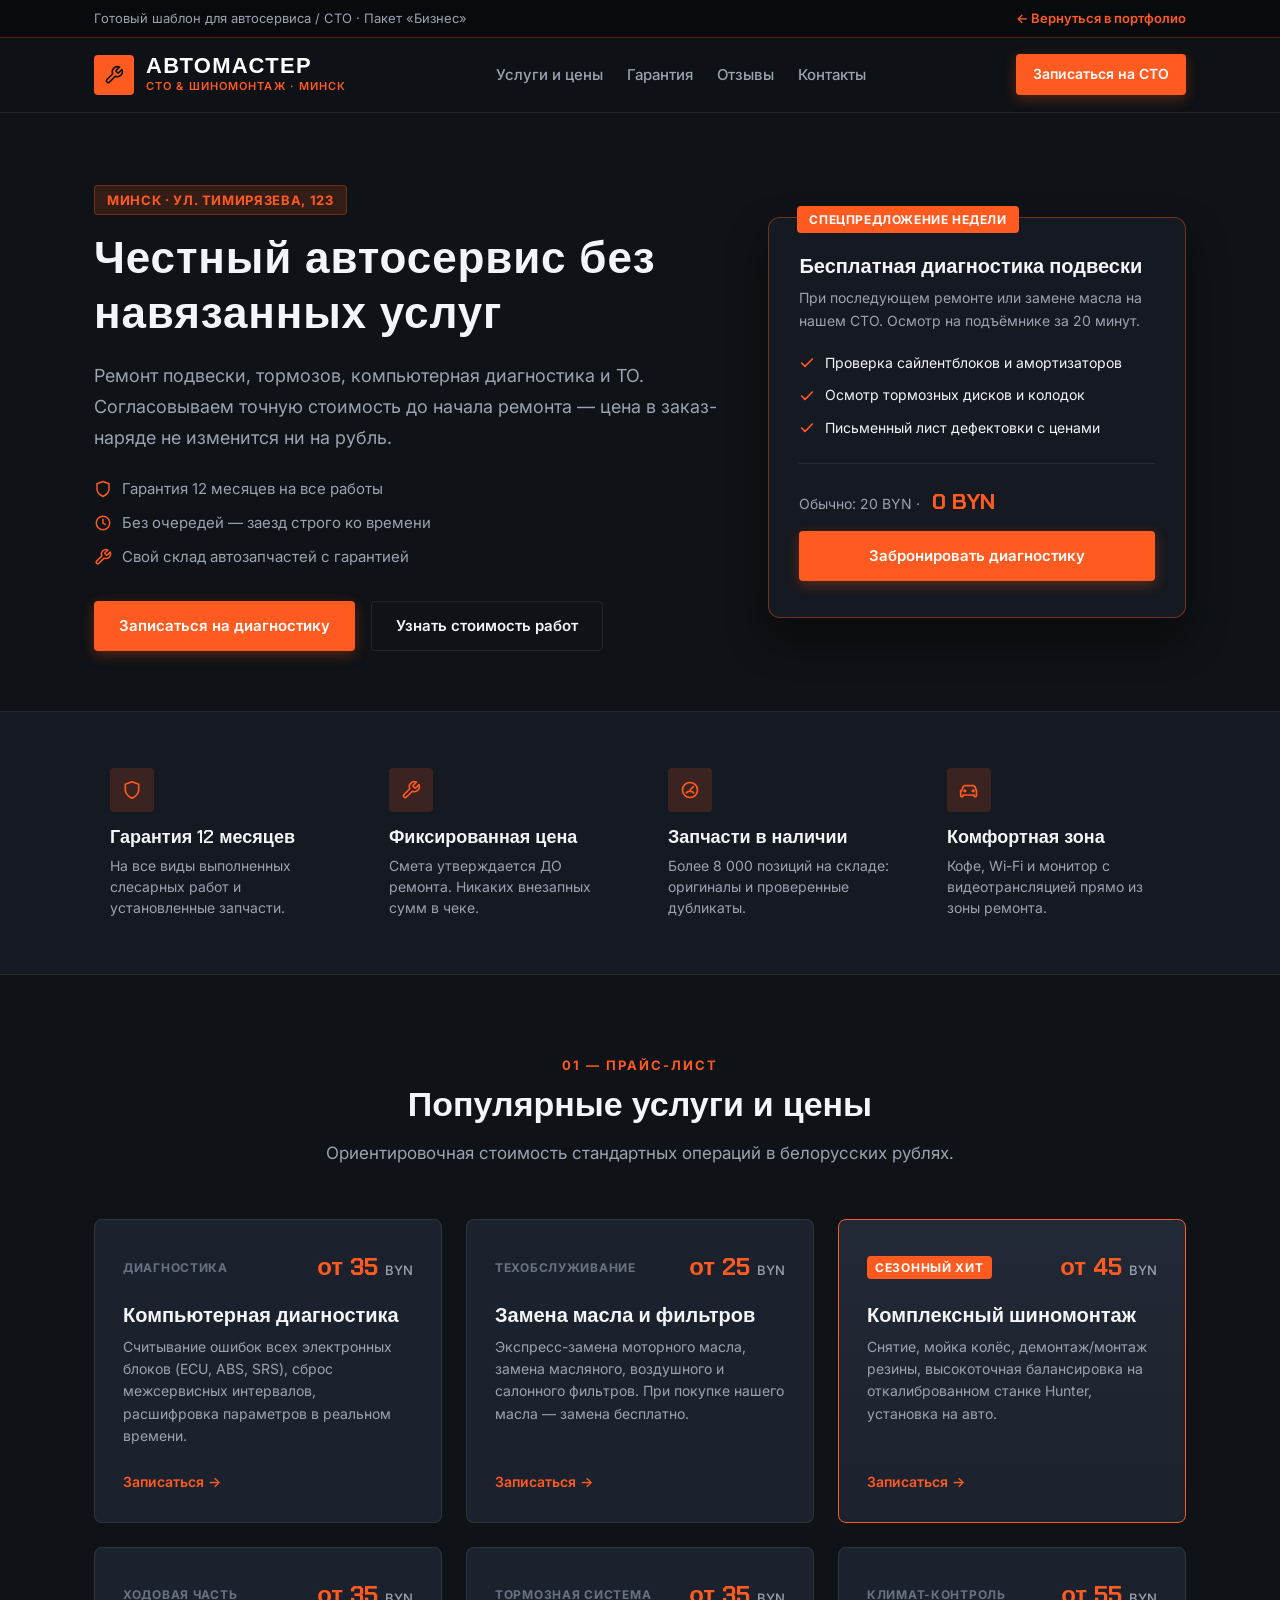
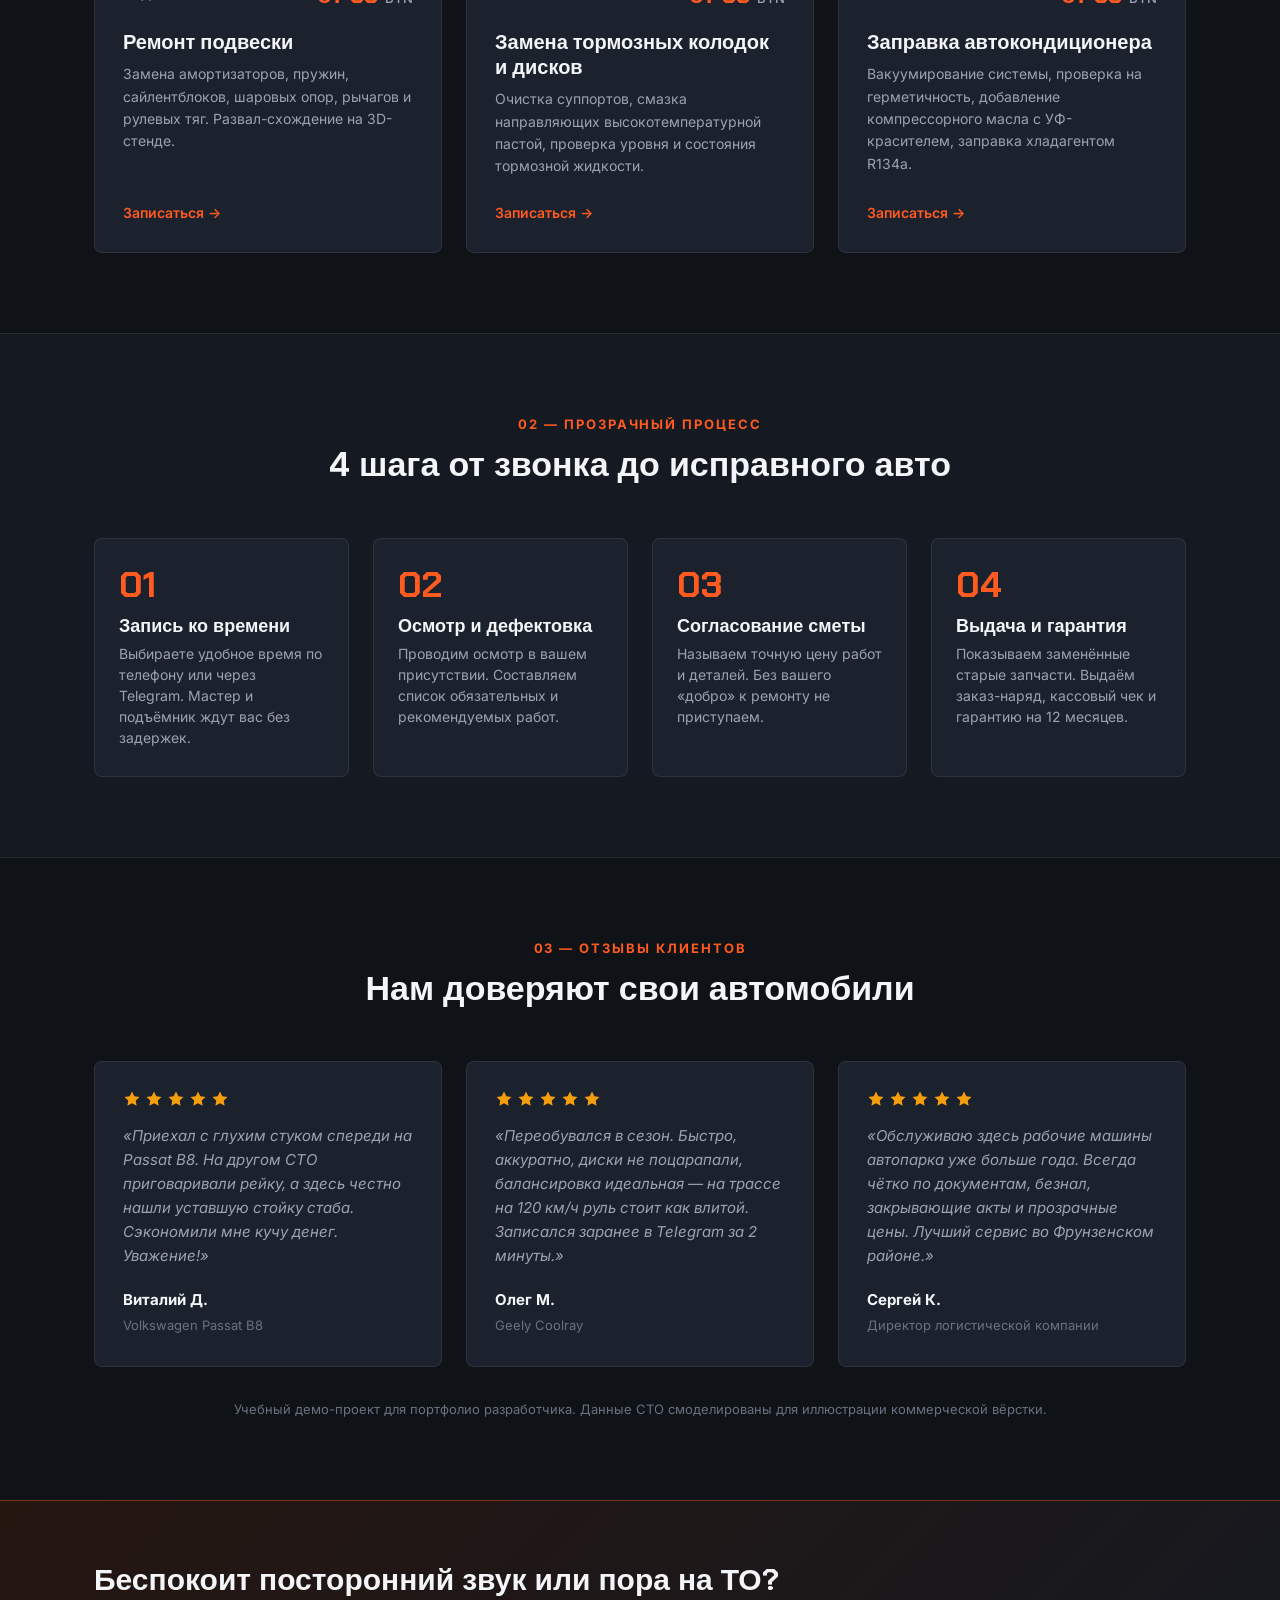
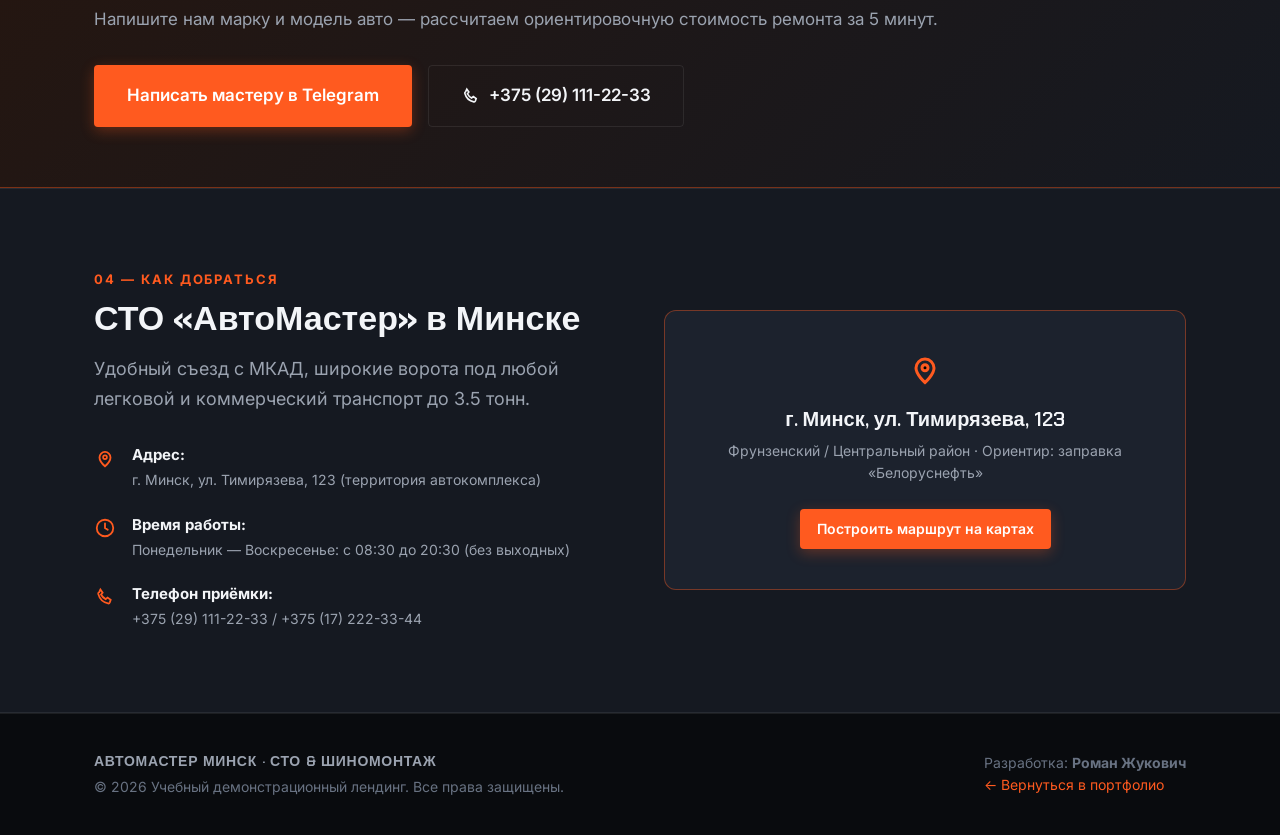
==== demo/auto/index.html @ 0c167d6f "Добавлены 3 шаблона под ниши (барбершоп, СТО, репетитор) и коммерческие пакеты" ====
<!DOCTYPE html>
<html lang="ru">
<head>
<meta charset="utf-8">
<meta name="viewport" content="width=device-width, initial-scale=1">
<title>Автосервис «АвтоМастер Минск» — ремонт авто, диагностика, шиномонтаж</title>
<meta name="description" content="Демо-сайт автосервиса в Минске: ремонт подвески, компьютерная диагностика, шиномонтаж, ТО. Гарантия 12 месяцев, прозрачные цены, запись за 1 минуту.">
<link rel="icon" href="favicon.svg" type="image/svg+xml">
<link rel="preconnect" href="https://fonts.googleapis.com">
<link rel="preconnect" href="https://fonts.gstatic.com" crossorigin>
<link rel="stylesheet" href="https://fonts.googleapis.com/css2?family=Chakra+Petch:wght@600;700&family=Inter:wght@400;500;600;700&display=swap">
<link rel="stylesheet" href="style.css">
</head>
<body>

<!-- SVG-иконки без внешних зависимостей -->
<svg width="0" height="0" style="position:absolute" aria-hidden="true" focusable="false">
  <symbol id="i-wrench" viewBox="0 0 24 24"><path d="M14.7 6.3a1 1 0 0 0 0 1.4l1.6 1.6a1 1 0 0 0 1.4 0l3.77-3.77a6 6 0 0 1-7.94 7.94l-6.91 6.91a2.12 2.12 0 0 1-3-3l6.91-6.91a6 6 0 0 1 7.94-7.94l-3.76 3.76z" fill="none" stroke="currentColor" stroke-width="2" stroke-linecap="round" stroke-linejoin="round"/></symbol>
  <symbol id="i-shield" viewBox="0 0 24 24"><path d="M12 22s8-4 8-10V5l-8-3-8 3v7c0 6 8 10 8 10z" fill="none" stroke="currentColor" stroke-width="2" stroke-linecap="round" stroke-linejoin="round"/></symbol>
  <symbol id="i-gauge" viewBox="0 0 24 24"><circle cx="12" cy="12" r="9" fill="none" stroke="currentColor" stroke-width="2"/><path d="M12 12l4-4" stroke="currentColor" stroke-width="2" stroke-linecap="round"/><path d="M7 16a6 6 0 0 1 10 0" fill="none" stroke="currentColor" stroke-width="2"/></symbol>
  <symbol id="i-car" viewBox="0 0 24 24"><path d="M3 13l2-5a2 2 0 0 1 1.8-1.3h10.4A2 2 0 0 1 19 8l2 5v6a1 1 0 0 1-1 1h-1a1 1 0 0 1-1-1v-1H5v1a1 1 0 0 1-1 1H3a1 1 0 0 1-1-1v-6z" fill="none" stroke="currentColor" stroke-width="2"/><circle cx="7" cy="13" r="2" fill="currentColor"/><circle cx="17" cy="13" r="2" fill="currentColor"/></symbol>
  <symbol id="i-clock" viewBox="0 0 24 24"><circle cx="12" cy="12" r="9" fill="none" stroke="currentColor" stroke-width="2"/><path d="M12 7v5l3 2" stroke="currentColor" stroke-width="2" stroke-linecap="round"/></symbol>
  <symbol id="i-pin" viewBox="0 0 24 24"><path d="M12 21s6-5.2 6-9.6A6 6 0 0 0 6 11.4C6 15.8 12 21 12 21z" fill="none" stroke="currentColor" stroke-width="2"/><circle cx="12" cy="11.2" r="2" stroke="currentColor" stroke-width="2"/></symbol>
  <symbol id="i-phone" viewBox="0 0 24 24"><path d="M7 3.8l2.4 3.4-1.7 2.1a11 11 0 0 0 5 5l2.1-1.7 3.4 2.4-1 3a1.6 1.6 0 0 1-1.8 1C9.4 17.8 6.2 14.6 4.6 8.6a1.6 1.6 0 0 1 1-1.8z" fill="none" stroke="currentColor" stroke-width="2"/></symbol>
  <symbol id="i-check" viewBox="0 0 24 24"><path d="M20 6L9 17l-5-5" fill="none" stroke="currentColor" stroke-width="2.5" stroke-linecap="round" stroke-linejoin="round"/></symbol>
  <symbol id="i-star" viewBox="0 0 24 24"><path d="M12 2l3.09 6.26L22 9.27l-5 4.87 1.18 6.88L12 17.77l-6.18 3.25L7 14.14 2 9.27l6.91-1.01L12 2z" fill="currentColor"/></symbol>
</svg>

<!-- Демо-полоска портфолио -->
<div class="demo-strip">
  <div class="container strip-inner">
    <span>Готовый шаблон для автосервиса / СТО · Пакет «Бизнес»</span>
    <a href="../../index.html">← Вернуться в портфолио</a>
  </div>
</div>

<!-- ================= ШАПКА ================= -->
<header class="site-header">
  <div class="container header-inner">
    <a class="logo" href="index.html">
      <div class="logo-icon"><svg class="icon"><use href="#i-wrench"></use></svg></div>
      <div class="logo-text">
        <span class="logo-brand">АВТОМАСТЕР</span>
        <span class="logo-city">СТО & ШИНОМОНТАЖ · МИНСК</span>
      </div>
    </a>

    <nav class="nav" aria-label="Разделы">
      <a href="#services">Услуги и цены</a>
      <a href="#guarantee">Гарантия</a>
      <a href="#reviews">Отзывы</a>
      <a href="#contacts">Контакты</a>
    </nav>

    <div class="header-call">
      <a class="btn btn-primary btn-small" href="https://t.me/Zhukovich_R" target="_blank" rel="noopener">Записаться на СТО</a>
    </div>
  </div>
</header>

<main>

  <!-- ================= ГЛАВНЫЙ ЭКРАН ================= -->
  <section class="hero">
    <div class="container hero-inner">
      <div class="hero-text">
        <div class="badge-tech">Минск · ул. Тимирязева, 123</div>
        <h1>Честный автосервис без навязанных услуг</h1>
        <p class="lead">
          Ремонт подвески, тормозов, компьютерная диагностика и ТО. Согласовываем точную стоимость до начала ремонта — цена в заказ-наряде не изменится ни на рубль.
        </p>

        <ul class="hero-chips">
          <li><svg class="icon-chip"><use href="#i-shield"></use></svg> Гарантия 12 месяцев на все работы</li>
          <li><svg class="icon-chip"><use href="#i-clock"></use></svg> Без очередей — заезд строго ко времени</li>
          <li><svg class="icon-chip"><use href="#i-wrench"></use></svg> Свой склад автозапчастей с гарантией</li>
        </ul>

        <div class="hero-btns">
          <a class="btn btn-primary" href="https://t.me/Zhukovich_R" target="_blank" rel="noopener">Записаться на диагностику</a>
          <a class="btn btn-outline" href="#services">Узнать стоимость работ</a>
        </div>
      </div>

      <!-- Карточка быстрой записи на первом экране -->
      <div class="quick-form-card">
        <div class="form-badge">Спецпредложение недели</div>
        <h3>Бесплатная диагностика подвески</h3>
        <p class="form-desc">При последующем ремонте или замене масла на нашем СТО. Осмотр на подъёмнике за 20 минут.</p>
        
        <ul class="form-features">
          <li><svg class="icon-chk"><use href="#i-check"></use></svg> Проверка сайлентблоков и амортизаторов</li>
          <li><svg class="icon-chk"><use href="#i-check"></use></svg> Осмотр тормозных дисков и колодок</li>
          <li><svg class="icon-chk"><use href="#i-check"></use></svg> Письменный лист дефектовки с ценами</li>
        </ul>

        <div class="form-action">
          <div class="price-strike">Обычно: 20 BYN · <b>0 BYN</b></div>
          <a class="btn btn-primary btn-block" href="https://t.me/Zhukovich_R" target="_blank" rel="noopener">Забронировать диагностику</a>
        </div>
      </div>
    </div>
  </section>

  <!-- ================= 4 ПРЕИМУЩЕСТВА ================= -->
  <section class="strip-benefits">
    <div class="container benefits-grid">
      <div class="benefit-box">
        <div class="benefit-icon"><svg class="icon"><use href="#i-shield"></use></svg></div>
        <h4>Гарантия 12 месяцев</h4>
        <p>На все виды выполненных слесарных работ и установленные запчасти.</p>
      </div>

      <div class="benefit-box">
        <div class="benefit-icon"><svg class="icon"><use href="#i-wrench"></use></svg></div>
        <h4>Фиксированная цена</h4>
        <p>Смета утверждается ДО ремонта. Никаких внезапных сумм в чеке.</p>
      </div>

      <div class="benefit-box">
        <div class="benefit-icon"><svg class="icon"><use href="#i-gauge"></use></svg></div>
        <h4>Запчасти в наличии</h4>
        <p>Более 8 000 позиций на складе: оригиналы и проверенные дубликаты.</p>
      </div>

      <div class="benefit-box">
        <div class="benefit-icon"><svg class="icon"><use href="#i-car"></use></svg></div>
        <h4>Комфортная зона</h4>
        <p>Кофе, Wi-Fi и монитор с видеотрансляцией прямо из зоны ремонта.</p>
      </div>
    </div>
  </section>

  <!-- ================= УСЛУГИ И ЦЕНЫ ================= -->
  <section id="services" class="section">
    <div class="container">
      <div class="sec-head">
        <p class="sec-sub">01 — Прайс-лист</p>
        <h2>Популярные услуги и цены</h2>
        <p class="sec-lead">Ориентировочная стоимость стандартных операций в белорусских рублях.</p>
      </div>

      <div class="service-grid">
        <div class="service-card">
          <div class="srv-top">
            <span class="srv-category">Диагностика</span>
            <span class="srv-price">от 35 <small>BYN</small></span>
          </div>
          <h3>Компьютерная диагностика</h3>
          <p>Считывание ошибок всех электронных блоков (ECU, ABS, SRS), сброс межсервисных интервалов, расшифровка параметров в реальном времени.</p>
          <a class="srv-link" href="https://t.me/Zhukovich_R" target="_blank" rel="noopener">Записаться →</a>
        </div>

        <div class="service-card">
          <div class="srv-top">
            <span class="srv-category">Техобслуживание</span>
            <span class="srv-price">от 25 <small>BYN</small></span>
          </div>
          <h3>Замена масла и фильтров</h3>
          <p>Экспресс-замена моторного масла, замена масляного, воздушного и салонного фильтров. При покупке нашего масла — замена бесплатно.</p>
          <a class="srv-link" href="https://t.me/Zhukovich_R" target="_blank" rel="noopener">Записаться →</a>
        </div>

        <div class="service-card highlight">
          <div class="srv-top">
            <span class="srv-category badge-pop">Сезонный хит</span>
            <span class="srv-price">от 45 <small>BYN</small></span>
          </div>
          <h3>Комплексный шиномонтаж</h3>
          <p>Снятие, мойка колёс, демонтаж/монтаж резины, высокоточная балансировка на откалиброванном станке Hunter, установка на авто.</p>
          <a class="srv-link" href="https://t.me/Zhukovich_R" target="_blank" rel="noopener">Записаться →</a>
        </div>

        <div class="service-card">
          <div class="srv-top">
            <span class="srv-category">Ходовая часть</span>
            <span class="srv-price">от 35 <small>BYN</small></span>
          </div>
          <h3>Ремонт подвески</h3>
          <p>Замена амортизаторов, пружин, сайлентблоков, шаровых опор, рычагов и рулевых тяг. Развал-схождение на 3D-стенде.</p>
          <a class="srv-link" href="https://t.me/Zhukovich_R" target="_blank" rel="noopener">Записаться →</a>
        </div>

        <div class="service-card">
          <div class="srv-top">
            <span class="srv-category">Тормозная система</span>
            <span class="srv-price">от 35 <small>BYN</small></span>
          </div>
          <h3>Замена тормозных колодок и дисков</h3>
          <p>Очистка суппортов, смазка направляющих высокотемпературной пастой, проверка уровня и состояния тормозной жидкости.</p>
          <a class="srv-link" href="https://t.me/Zhukovich_R" target="_blank" rel="noopener">Записаться →</a>
        </div>

        <div class="service-card">
          <div class="srv-top">
            <span class="srv-category">Климат-контроль</span>
            <span class="srv-price">от 55 <small>BYN</small></span>
          </div>
          <h3>Заправка автокондиционера</h3>
          <p>Вакуумирование системы, проверка на герметичность, добавление компрессорного масла с УФ-красителем, заправка хладагентом R134a.</p>
          <a class="srv-link" href="https://t.me/Zhukovich_R" target="_blank" rel="noopener">Записаться →</a>
        </div>
      </div>
    </div>
  </section>

  <!-- ================= КАК МЫ РАБОТАЕМ ================= -->
  <section id="guarantee" class="section section-alt">
    <div class="container">
      <div class="sec-head">
        <p class="sec-sub">02 — Прозрачный процесс</p>
        <h2>4 шага от звонка до исправного авто</h2>
      </div>

      <div class="steps-row">
        <div class="step-card">
          <span class="step-num">01</span>
          <h4>Запись ко времени</h4>
          <p>Выбираете удобное время по телефону или через Telegram. Мастер и подъёмник ждут вас без задержек.</p>
        </div>

        <div class="step-card">
          <span class="step-num">02</span>
          <h4>Осмотр и дефектовка</h4>
          <p>Проводим осмотр в вашем присутствии. Составляем список обязательных и рекомендуемых работ.</p>
        </div>

        <div class="step-card">
          <span class="step-num">03</span>
          <h4>Согласование сметы</h4>
          <p>Называем точную цену работ и деталей. Без вашего «добро» к ремонту не приступаем.</p>
        </div>

        <div class="step-card">
          <span class="step-num">04</span>
          <h4>Выдача и гарантия</h4>
          <p>Показываем заменённые старые запчасти. Выдаём заказ-наряд, кассовый чек и гарантию на 12 месяцев.</p>
        </div>
      </div>
    </div>
  </section>

  <!-- ================= ОТЗЫВЫ ================= -->
  <section id="reviews" class="section">
    <div class="container">
      <div class="sec-head">
        <p class="sec-sub">03 — Отзывы клиентов</p>
        <h2>Нам доверяют свои автомобили</h2>
      </div>

      <div class="reviews-row">
        <div class="rev-card">
          <div class="rev-stars">
            <svg class="icon-star"><use href="#i-star"></use></svg>
            <svg class="icon-star"><use href="#i-star"></use></svg>
            <svg class="icon-star"><use href="#i-star"></use></svg>
            <svg class="icon-star"><use href="#i-star"></use></svg>
            <svg class="icon-star"><use href="#i-star"></use></svg>
          </div>
          <p>«Приехал с глухим стуком спереди на Passat B8. На другом СТО приговаривали рейку, а здесь честно нашли уставшую стойку стаба. Сэкономили мне кучу денег. Уважение!»</p>
          <div class="rev-author"><b>Виталий Д.</b><span>Volkswagen Passat B8</span></div>
        </div>

        <div class="rev-card">
          <div class="rev-stars">
            <svg class="icon-star"><use href="#i-star"></use></svg>
            <svg class="icon-star"><use href="#i-star"></use></svg>
            <svg class="icon-star"><use href="#i-star"></use></svg>
            <svg class="icon-star"><use href="#i-star"></use></svg>
            <svg class="icon-star"><use href="#i-star"></use></svg>
          </div>
          <p>«Переобувался в сезон. Быстро, аккуратно, диски не поцарапали, балансировка идеальная — на трассе на 120 км/ч руль стоит как влитой. Записался заранее в Telegram за 2 минуты.»</p>
          <div class="rev-author"><b>Олег М.</b><span>Geely Coolray</span></div>
        </div>

        <div class="rev-card">
          <div class="rev-stars">
            <svg class="icon-star"><use href="#i-star"></use></svg>
            <svg class="icon-star"><use href="#i-star"></use></svg>
            <svg class="icon-star"><use href="#i-star"></use></svg>
            <svg class="icon-star"><use href="#i-star"></use></svg>
            <svg class="icon-star"><use href="#i-star"></use></svg>
          </div>
          <p>«Обслуживаю здесь рабочие машины автопарка уже больше года. Всегда чётко по документам, безнал, закрывающие акты и прозрачные цены. Лучший сервис во Фрунзенском районе.»</p>
          <div class="rev-author"><b>Сергей К.</b><span>Директор логистической компании</span></div>
        </div>
      </div>

      <p class="demo-subnote">Учебный демо-проект для портфолио разработчика. Данные СТО смоделированы для иллюстрации коммерческой вёрстки.</p>
    </div>
  </section>

  <!-- ================= ПРИЗЫВ ================= -->
  <section class="cta-section">
    <div class="container cta-box">
      <div>
        <h2>Беспокоит посторонний звук или пора на ТО?</h2>
        <p>Напишите нам марку и модель авто — рассчитаем ориентировочную стоимость ремонта за 5 минут.</p>
      </div>
      <div class="cta-actions">
        <a class="btn btn-primary btn-large" href="https://t.me/Zhukovich_R" target="_blank" rel="noopener">Написать мастеру в Telegram</a>
        <a class="btn btn-outline btn-large" href="tel:+375291112233">
          <svg class="icon"><use href="#i-phone"></use></svg>
          +375 (29) 111-22-33
        </a>
      </div>
    </div>
  </section>

  <!-- ================= КОНТАКТЫ ================= -->
  <section id="contacts" class="section section-alt">
    <div class="container contacts-wrap">
      <div>
        <p class="sec-sub">04 — Как добраться</p>
        <h2>СТО «АвтоМастер» в Минске</h2>
        <p class="lead">Удобный съезд с МКАД, широкие ворота под любой легковой и коммерческий транспорт до 3.5 тонн.</p>

        <ul class="contacts-list">
          <li>
            <svg class="icon-orange"><use href="#i-pin"></use></svg>
            <div>
              <b>Адрес:</b>
              <span>г. Минск, ул. Тимирязева, 123 (территория автокомплекса)</span>
            </div>
          </li>
          <li>
            <svg class="icon-orange"><use href="#i-clock"></use></svg>
            <div>
              <b>Время работы:</b>
              <span>Понедельник — Воскресенье: с 08:30 до 20:30 (без выходных)</span>
            </div>
          </li>
          <li>
            <svg class="icon-orange"><use href="#i-phone"></use></svg>
            <div>
              <b>Телефон приёмки:</b>
              <span>+375 (29) 111-22-33 / +375 (17) 222-33-44</span>
            </div>
          </li>
        </ul>
      </div>

      <div class="map-container">
        <div class="map-card">
          <svg class="icon-map"><use href="#i-pin"></use></svg>
          <h4>г. Минск, ул. Тимирязева, 123</h4>
          <p>Фрунзенский / Центральный район · Ориентир: заправка «Белоруснефть»</p>
          <a class="btn btn-primary btn-small" href="https://yandex.by/maps" target="_blank" rel="noopener">Построить маршрут на картах</a>
        </div>
      </div>
    </div>
  </section>

</main>

<!-- ================= ПОДВАЛ ================= -->
<footer class="site-footer">
  <div class="container footer-content">
    <div>
      <p class="f-brand">АВТОМАСТЕР МИНСК · СТО & ШИНОМОНТАЖ</p>
      <p class="f-copy">© 2026 Учебный демонстрационный лендинг. Все права защищены.</p>
    </div>
    <div class="f-back">
      <p>Разработка: <b>Роман Жукович</b></p>
      <p><a href="../../index.html">← Вернуться в портфолио</a></p>
    </div>
  </div>
</footer>

</body>
</html>
---- demo/auto/style.css ----
/* =========================================================
   АВТОМАСТЕР МИНСК — Стили автосервиса
   Дизайн: Техничный индустриальный тёмно-серый с ярким оранжевым акцентом
   ========================================================= */

:root {
  --bg-dark: #0f1216;
  --bg-surface: #151921;
  --bg-surface-alt: #1a202a;
  --bg-card: #1c222d;
  --border-color: rgba(255, 255, 255, 0.08);
  --border-active: rgba(255, 90, 31, 0.4);

  --text-main: #f3f5f8;
  --text-muted: #9ba3b0;
  --text-subtle: #687282;

  --accent-orange: #ff5a1f;
  --accent-orange-hover: #ff7442;
  --accent-orange-glow: rgba(255, 90, 31, 0.16);

  --font-head: 'Chakra Petch', sans-serif;
  --font-body: 'Inter', -apple-system, BlinkMacSystemFont, 'Segoe UI', Roboto, sans-serif;

  --radius-xs: 4px;
  --radius-sm: 8px;
  --radius-md: 12px;
  --transition: 0.22s ease;
}

*, *::before, *::after {
  box-sizing: border-box;
  margin: 0;
  padding: 0;
}

html {
  scroll-behavior: smooth;
  font-size: 16px;
  background-color: var(--bg-dark);
  color: var(--text-main);
  font-family: var(--font-body);
  line-height: 1.6;
  -webkit-font-smoothing: antialiased;
}

body {
  overflow-x: hidden;
  background-color: var(--bg-dark);
}

.container {
  width: 100%;
  max-width: 1140px;
  margin: 0 auto;
  padding: 0 24px;
}

/* ================= ДЕМО-ПОЛОСКА ================= */

.demo-strip {
  background: #090a0d;
  border-bottom: 1px solid rgba(255, 90, 31, 0.25);
  font-size: 0.8125rem;
  padding: 8px 0;
  color: var(--text-muted);
}

.strip-inner {
  display: flex;
  justify-content: space-between;
  align-items: center;
  flex-wrap: wrap;
  gap: 12px;
}

.strip-inner a {
  color: var(--accent-orange);
  text-decoration: none;
  font-weight: 600;
}

.strip-inner a:hover {
  text-decoration: underline;
}

/* ================= ШАПКА ================= */

.site-header {
  position: sticky;
  top: 0;
  z-index: 100;
  background: rgba(15, 18, 22, 0.92);
  backdrop-filter: blur(12px);
  border-bottom: 1px solid var(--border-color);
  padding: 16px 0;
}

.header-inner {
  display: flex;
  justify-content: space-between;
  align-items: center;
}

.logo {
  display: flex;
  align-items: center;
  gap: 12px;
  text-decoration: none;
  color: var(--text-main);
}

.logo-icon {
  width: 40px;
  height: 40px;
  background: var(--accent-orange);
  color: #0f1216;
  border-radius: var(--radius-xs);
  display: flex;
  align-items: center;
  justify-content: center;
}

.logo-text {
  display: flex;
  flex-direction: column;
}

.logo-brand {
  font-family: var(--font-head);
  font-size: 1.375rem;
  font-weight: 700;
  letter-spacing: 0.06em;
  line-height: 1.1;
  color: #ffffff;
}

.logo-city {
  font-size: 0.6875rem;
  color: var(--accent-orange);
  letter-spacing: 0.1em;
  font-weight: 600;
}

.nav {
  display: flex;
  gap: 24px;
}

.nav a {
  color: var(--text-muted);
  text-decoration: none;
  font-size: 0.9375rem;
  font-weight: 500;
  transition: color var(--transition);
}

.nav a:hover {
  color: var(--accent-orange);
}

/* ================= КНОПКИ ================= */

.btn {
  display: inline-flex;
  align-items: center;
  justify-content: center;
  gap: 8px;
  font-family: var(--font-body);
  font-size: 0.9375rem;
  font-weight: 600;
  padding: 12px 24px;
  border-radius: var(--radius-xs);
  text-decoration: none;
  cursor: pointer;
  transition: all var(--transition);
  border: 1px solid transparent;
}

.btn-primary {
  background: var(--accent-orange);
  color: #ffffff;
  box-shadow: 0 4px 14px rgba(255, 90, 31, 0.3);
}

.btn-primary:hover {
  background: var(--accent-orange-hover);
  box-shadow: 0 6px 20px rgba(255, 90, 31, 0.45);
  transform: translateY(-1px);
}

.btn-outline {
  background: transparent;
  color: var(--text-main);
  border-color: var(--border-color);
}

.btn-outline:hover {
  border-color: var(--accent-orange);
  color: var(--accent-orange);
  background: var(--accent-orange-glow);
}

.btn-small {
  padding: 8px 16px;
  font-size: 0.875rem;
}

.btn-large {
  padding: 16px 32px;
  font-size: 1.0625rem;
}

.btn-block {
  width: 100%;
}

/* ================= ИКОНКИ ================= */

.icon {
  width: 20px;
  height: 20px;
  flex-shrink: 0;
}

.icon-chip {
  width: 18px;
  height: 18px;
  color: var(--accent-orange);
}

.icon-chk {
  width: 16px;
  height: 16px;
  color: var(--accent-orange);
  flex-shrink: 0;
}

.icon-orange {
  width: 22px;
  height: 22px;
  color: var(--accent-orange);
  flex-shrink: 0;
  margin-top: 4px;
}

.icon-star {
  width: 18px;
  height: 18px;
  color: #f59e0b;
}

.icon-map {
  width: 36px;
  height: 36px;
  color: var(--accent-orange);
  margin-bottom: 12px;
}

/* ================= ТИПОГРАФИКА ================= */

.badge-tech {
  display: inline-block;
  background: var(--accent-orange-glow);
  color: var(--accent-orange);
  border: 1px solid rgba(255, 90, 31, 0.3);
  padding: 4px 12px;
  border-radius: var(--radius-xs);
  font-size: 0.8125rem;
  font-weight: 700;
  letter-spacing: 0.05em;
  text-transform: uppercase;
  margin-bottom: 16px;
}

h1, h2, h3, h4 {
  font-family: var(--font-head);
  color: var(--text-main);
  line-height: 1.25;
}

h1 {
  font-size: 2.75rem;
  font-weight: 700;
  letter-spacing: 0.02em;
  margin-bottom: 20px;
}

h2 {
  font-size: 2.125rem;
  font-weight: 700;
  margin-bottom: 14px;
}

h3 {
  font-size: 1.25rem;
  font-weight: 600;
  margin-bottom: 8px;
}

h4 {
  font-size: 1.125rem;
  font-weight: 600;
  margin-bottom: 6px;
}

.lead {
  font-size: 1.125rem;
  color: var(--text-muted);
  line-height: 1.7;
  margin-bottom: 24px;
}

.section {
  padding: 80px 0;
}

.section-alt {
  background-color: var(--bg-surface);
  border-top: 1px solid var(--border-color);
  border-bottom: 1px solid var(--border-color);
}

.sec-head {
  text-align: center;
  max-width: 680px;
  margin: 0 auto 52px;
}

.sec-sub {
  color: var(--accent-orange);
  text-transform: uppercase;
  font-size: 0.8125rem;
  letter-spacing: 0.15em;
  font-weight: 700;
  margin-bottom: 8px;
}

.sec-lead {
  color: var(--text-muted);
  font-size: 1.0625rem;
}

/* ================= ГЛАВНЫЙ ЭКРАН ================= */

.hero {
  padding: 72px 0 60px;
}

.hero-inner {
  display: grid;
  grid-template-columns: 1.2fr 0.8fr;
  align-items: center;
  gap: 48px;
}

.hero-chips {
  list-style: none;
  display: flex;
  flex-direction: column;
  gap: 10px;
  margin-bottom: 32px;
}

.hero-chips li {
  display: flex;
  align-items: center;
  gap: 10px;
  font-size: 0.9375rem;
  color: var(--text-muted);
}

.hero-btns {
  display: flex;
  flex-wrap: wrap;
  gap: 16px;
}

/* Карточка спецпредложения */
.quick-form-card {
  background: var(--bg-surface);
  border: 1px solid var(--border-active);
  border-radius: var(--radius-md);
  padding: 36px 30px;
  position: relative;
  box-shadow: 0 20px 40px rgba(0, 0, 0, 0.4);
}

.form-badge {
  position: absolute;
  top: -12px;
  left: 28px;
  background: var(--accent-orange);
  color: #ffffff;
  padding: 4px 12px;
  border-radius: var(--radius-xs);
  font-size: 0.75rem;
  font-weight: 700;
  text-transform: uppercase;
  letter-spacing: 0.05em;
}

.form-desc {
  color: var(--text-muted);
  font-size: 0.875rem;
  margin-bottom: 20px;
}

.form-features {
  list-style: none;
  display: flex;
  flex-direction: column;
  gap: 10px;
  margin-bottom: 24px;
}

.form-features li {
  display: flex;
  align-items: center;
  gap: 10px;
  font-size: 0.875rem;
  color: var(--text-main);
}

.form-action {
  border-top: 1px solid var(--border-color);
  padding-top: 20px;
}

.price-strike {
  font-size: 0.875rem;
  color: var(--text-muted);
  margin-bottom: 12px;
}

.price-strike b {
  font-family: var(--font-head);
  font-size: 1.375rem;
  color: var(--accent-orange);
  margin-left: 8px;
}

/* ================= ПОЛОСА 4 ПРЕИМУЩЕСТВ ================= */

.strip-benefits {
  background: var(--bg-surface);
  border-top: 1px solid var(--border-color);
  border-bottom: 1px solid var(--border-color);
  padding: 40px 0;
}

.benefits-grid {
  display: grid;
  grid-template-columns: repeat(4, 1fr);
  gap: 24px;
}

.benefit-box {
  padding: 16px;
}

.benefit-icon {
  width: 44px;
  height: 44px;
  background: var(--accent-orange-glow);
  color: var(--accent-orange);
  border-radius: var(--radius-xs);
  display: flex;
  align-items: center;
  justify-content: center;
  margin-bottom: 14px;
}

.benefit-box p {
  color: var(--text-muted);
  font-size: 0.875rem;
  line-height: 1.5;
}

/* ================= СЕТКА УСЛУГ ================= */

.service-grid {
  display: grid;
  grid-template-columns: repeat(3, 1fr);
  gap: 24px;
}

.service-card {
  background: var(--bg-card);
  border: 1px solid var(--border-color);
  border-radius: var(--radius-sm);
  padding: 28px;
  display: flex;
  flex-direction: column;
  transition: all var(--transition);
}

.service-card:hover {
  transform: translateY(-4px);
  border-color: var(--border-active);
  box-shadow: 0 12px 28px rgba(0, 0, 0, 0.35);
}

.service-card.highlight {
  border-color: var(--accent-orange);
  background: linear-gradient(180deg, #222936 0%, var(--bg-card) 100%);
}

.srv-top {
  display: flex;
  justify-content: space-between;
  align-items: center;
  margin-bottom: 16px;
}

.srv-category {
  font-size: 0.75rem;
  text-transform: uppercase;
  color: var(--text-subtle);
  font-weight: 700;
  letter-spacing: 0.06em;
}

.badge-pop {
  background: var(--accent-orange);
  color: #fff;
  padding: 2px 8px;
  border-radius: var(--radius-xs);
}

.srv-price {
  font-family: var(--font-head);
  font-size: 1.5rem;
  color: var(--accent-orange);
  font-weight: 700;
}

.srv-price small {
  font-family: var(--font-body);
  font-size: 0.8125rem;
  color: var(--text-muted);
  font-weight: 500;
}

.service-card p {
  color: var(--text-muted);
  font-size: 0.875rem;
  line-height: 1.6;
  margin-bottom: 24px;
  flex-grow: 1;
}

.srv-link {
  color: var(--accent-orange);
  text-decoration: none;
  font-weight: 600;
  font-size: 0.875rem;
  transition: transform var(--transition);
}

.srv-link:hover {
  text-decoration: underline;
}

/* ================= ШАГИ РАБОТЫ ================= */

.steps-row {
  display: grid;
  grid-template-columns: repeat(4, 1fr);
  gap: 24px;
}

.step-card {
  background: var(--bg-card);
  border: 1px solid var(--border-color);
  border-radius: var(--radius-sm);
  padding: 28px 24px;
  position: relative;
}

.step-num {
  font-family: var(--font-head);
  font-size: 2.25rem;
  font-weight: 700;
  color: var(--accent-orange);
  display: block;
  margin-bottom: 12px;
  line-height: 1;
}

.step-card p {
  color: var(--text-muted);
  font-size: 0.875rem;
  line-height: 1.5;
}

/* ================= ОТЗЫВЫ ================= */

.reviews-row {
  display: grid;
  grid-template-columns: repeat(3, 1fr);
  gap: 24px;
}

.rev-card {
  background: var(--bg-card);
  border: 1px solid var(--border-color);
  border-radius: var(--radius-sm);
  padding: 28px;
  display: flex;
  flex-direction: column;
}

.rev-stars {
  display: flex;
  gap: 4px;
  margin-bottom: 16px;
}

.rev-card p {
  color: var(--text-muted);
  font-size: 0.9375rem;
  line-height: 1.6;
  font-style: italic;
  margin-bottom: 20px;
  flex-grow: 1;
}

.rev-author b {
  display: block;
  font-size: 0.9375rem;
  color: var(--text-main);
}

.rev-author span {
  font-size: 0.8125rem;
  color: var(--text-subtle);
}

.demo-subnote {
  margin-top: 32px;
  text-align: center;
  font-size: 0.8125rem;
  color: var(--text-subtle);
}

/* ================= БАННЕР ================= */

.cta-section {
  background: linear-gradient(135deg, #251610 0%, #151921 100%);
  border-top: 1px solid var(--border-active);
  border-bottom: 1px solid var(--border-active);
  padding: 60px 0;
}

.cta-box {
  display: flex;
  justify-content: space-between;
  align-items: center;
  flex-wrap: wrap;
  gap: 32px;
}

.cta-box h2 {
  font-size: 1.875rem;
  margin-bottom: 8px;
}

.cta-box p {
  color: var(--text-muted);
  font-size: 1.0625rem;
}

.cta-actions {
  display: flex;
  flex-wrap: wrap;
  gap: 16px;
}

/* ================= КОНТАКТЫ ================= */

.contacts-wrap {
  display: grid;
  grid-template-columns: 1fr 1fr;
  gap: 48px;
  align-items: center;
}

.contacts-list {
  list-style: none;
  display: flex;
  flex-direction: column;
  gap: 20px;
  margin-top: 28px;
}

.contacts-list li {
  display: flex;
  align-items: flex-start;
  gap: 16px;
}

.contacts-list b {
  display: block;
  font-size: 0.9375rem;
  color: var(--text-main);
}

.contacts-list span {
  font-size: 0.875rem;
  color: var(--text-muted);
}

.map-container {
  display: flex;
  justify-content: center;
}

.map-card {
  background: var(--bg-card);
  border: 1px solid var(--border-active);
  border-radius: var(--radius-md);
  padding: 40px;
  text-align: center;
  width: 100%;
}

.map-card h4 {
  font-size: 1.25rem;
  margin-bottom: 8px;
}

.map-card p {
  color: var(--text-muted);
  font-size: 0.875rem;
  margin-bottom: 24px;
}

/* ================= ПОДВАЛ ================= */

.site-footer {
  background: #090b0e;
  border-top: 1px solid var(--border-color);
  padding: 36px 0;
  font-size: 0.875rem;
  color: var(--text-subtle);
}

.footer-content {
  display: flex;
  justify-content: space-between;
  align-items: center;
  flex-wrap: wrap;
  gap: 20px;
}

.f-brand {
  font-family: var(--font-head);
  color: var(--text-muted);
  font-weight: 700;
  letter-spacing: 0.05em;
  margin-bottom: 4px;
}

.f-back a {
  color: var(--accent-orange);
  text-decoration: none;
}

.f-back a:hover {
  text-decoration: underline;
}

/* ================= АДАПТИВ ================= */

@media (max-width: 992px) {
  .hero-inner {
    grid-template-columns: 1fr;
    text-align: center;
  }

  .hero-chips {
    align-items: center;
  }

  .hero-btns {
    justify-content: center;
  }

  .benefits-grid,
  .steps-row {
    grid-template-columns: repeat(2, 1fr);
  }

  .service-grid,
  .reviews-row {
    grid-template-columns: 1fr;
  }

  .contacts-wrap {
    grid-template-columns: 1fr;
  }

  .cta-box {
    flex-direction: column;
    text-align: center;
  }

  .cta-actions {
    justify-content: center;
  }

  .footer-content {
    flex-direction: column;
    text-align: center;
  }
}

@media (max-width: 640px) {
  h1 {
    font-size: 2.125rem;
  }

  .nav {
    display: none;
  }

  .benefits-grid,
  .steps-row {
    grid-template-columns: 1fr;
  }
}
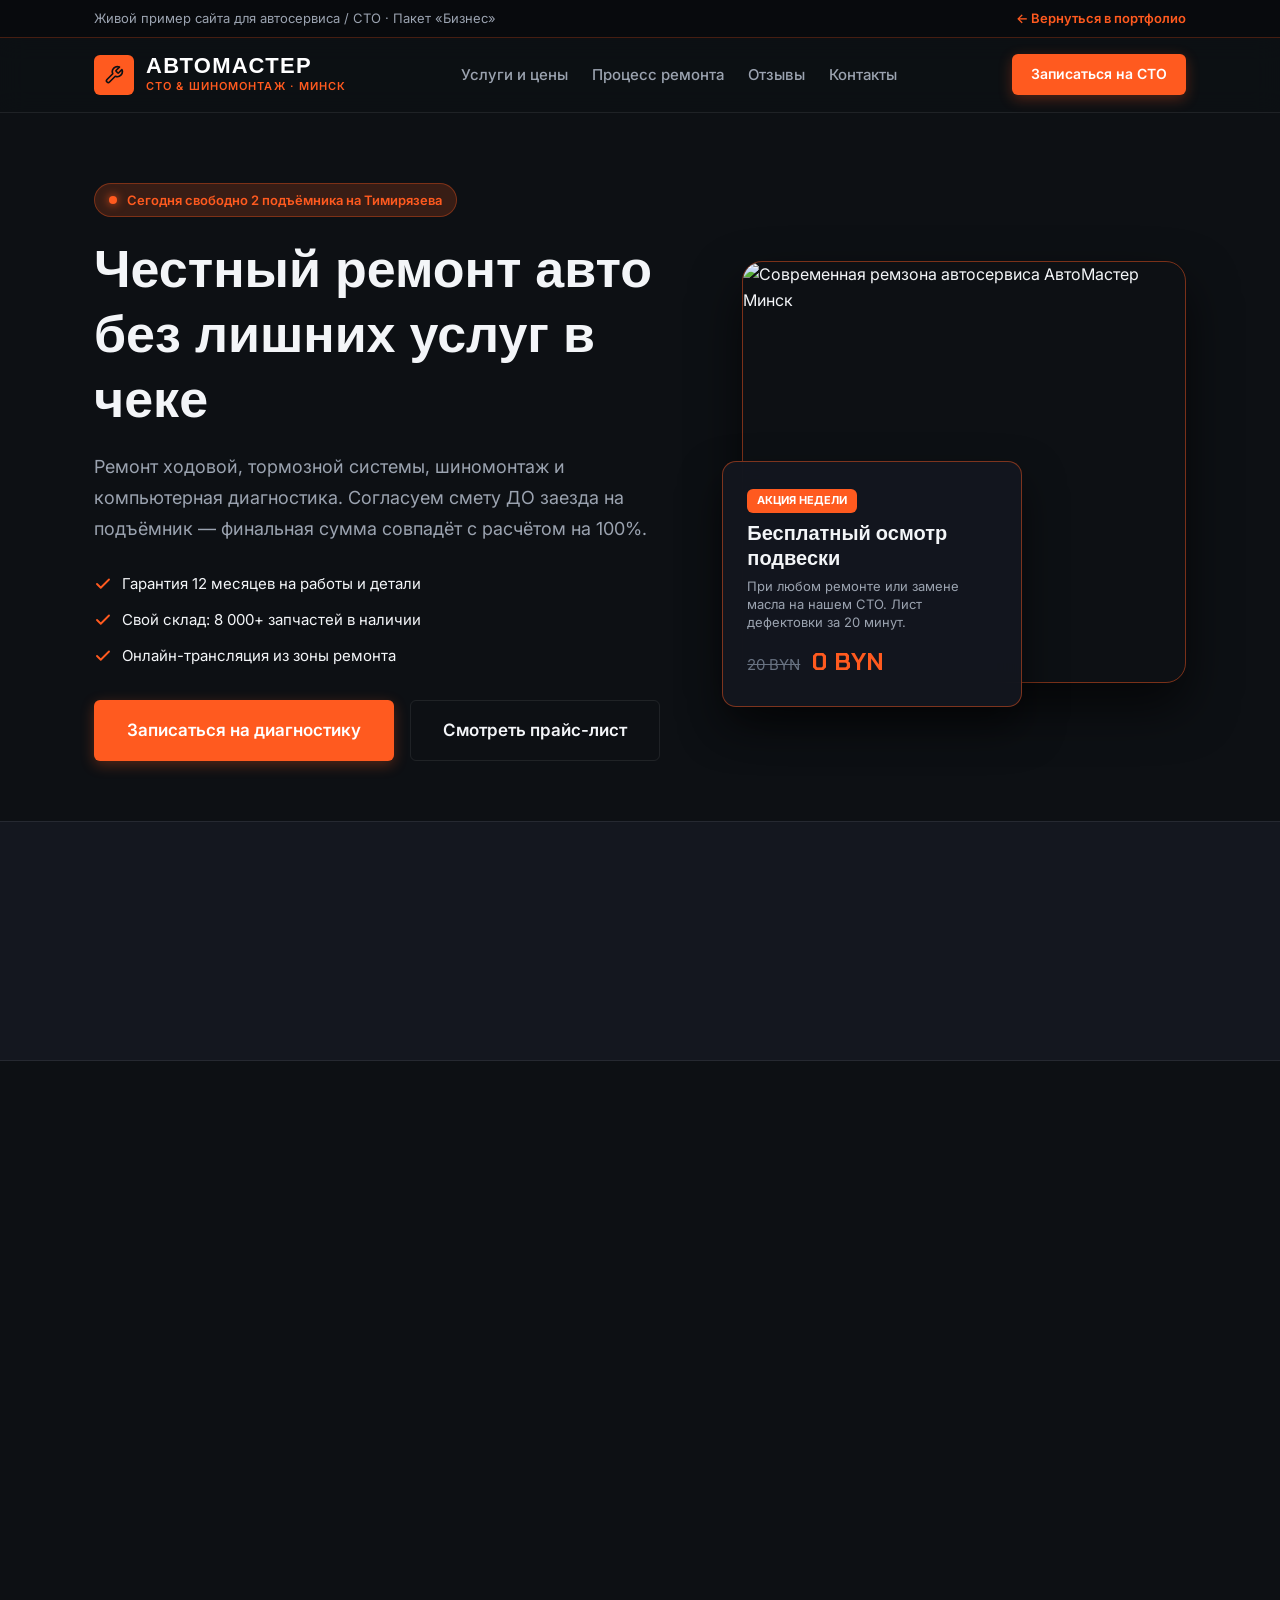
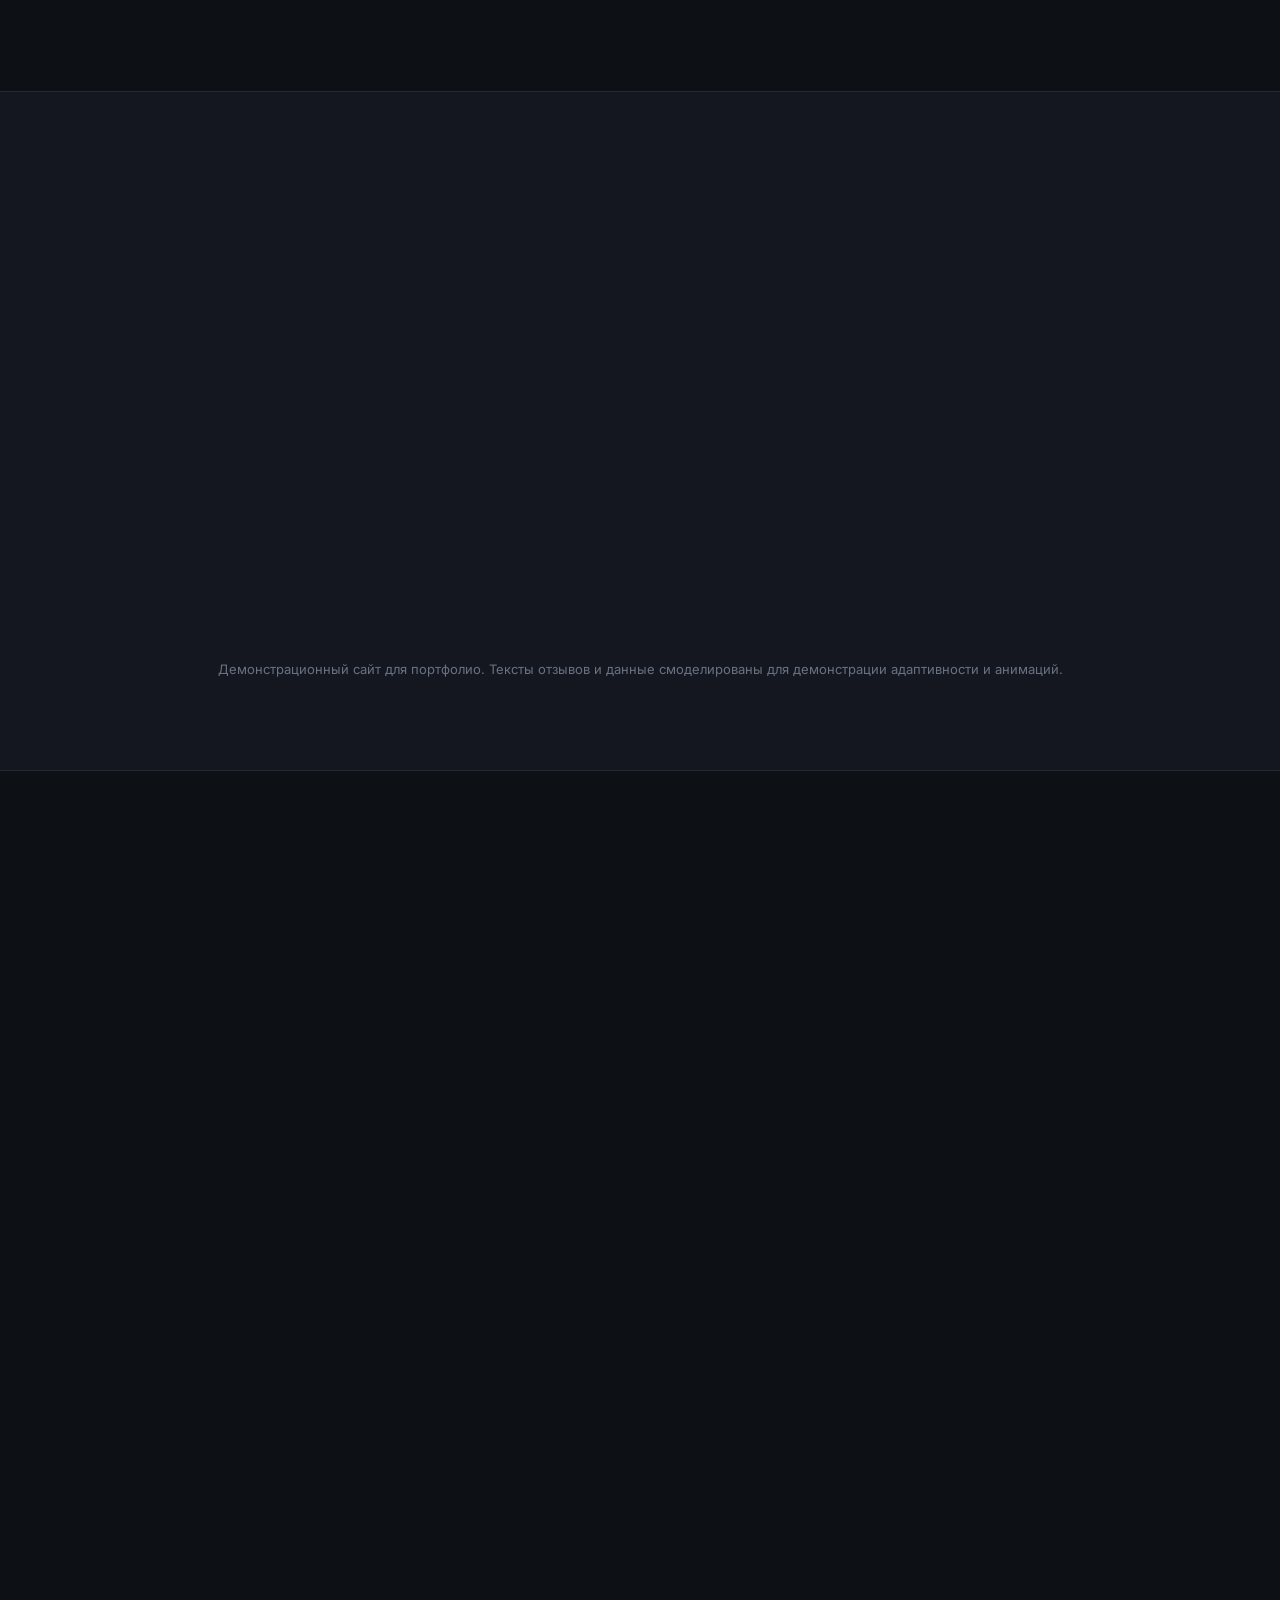
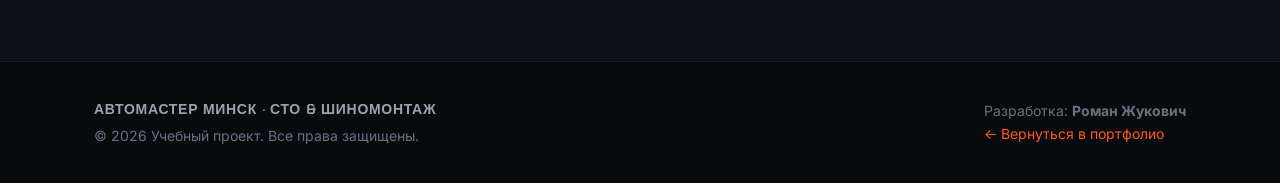
==== commit 808128b0: "Добавлены реальные фотографии, журнальная верстка и скролл-скраббинг во все шаблоны" ====
--- a/demo/auto/index.html
+++ b/demo/auto/index.html
@@ -3,8 +3,8 @@
 <head>
 <meta charset="utf-8">
 <meta name="viewport" content="width=device-width, initial-scale=1">
-<title>Автосервис «АвтоМастер Минск» — ремонт авто, диагностика, шиномонтаж</title>
-<meta name="description" content="Демо-сайт автосервиса в Минске: ремонт подвески, компьютерная диагностика, шиномонтаж, ТО. Гарантия 12 месяцев, прозрачные цены, запись за 1 минуту.">
+<title>Автосервис «АвтоМастер Минск» — СТО, диагностика и шиномонтаж</title>
+<meta name="description" content="Честный автосервис на ул. Тимирязева, 123. Ремонт подвески, компьютерная диагностика, шиномонтаж, ТО. Гарантия 12 месяцев, видеоконтроль ремзоны.">
 <link rel="icon" href="favicon.svg" type="image/svg+xml">
 <link rel="preconnect" href="https://fonts.googleapis.com">
 <link rel="preconnect" href="https://fonts.gstatic.com" crossorigin>
@@ -13,12 +13,11 @@
 </head>
 <body>
 
-<!-- SVG-иконки без внешних зависимостей -->
+<!-- SVG иконки -->
 <svg width="0" height="0" style="position:absolute" aria-hidden="true" focusable="false">
   <symbol id="i-wrench" viewBox="0 0 24 24"><path d="M14.7 6.3a1 1 0 0 0 0 1.4l1.6 1.6a1 1 0 0 0 1.4 0l3.77-3.77a6 6 0 0 1-7.94 7.94l-6.91 6.91a2.12 2.12 0 0 1-3-3l6.91-6.91a6 6 0 0 1 7.94-7.94l-3.76 3.76z" fill="none" stroke="currentColor" stroke-width="2" stroke-linecap="round" stroke-linejoin="round"/></symbol>
   <symbol id="i-shield" viewBox="0 0 24 24"><path d="M12 22s8-4 8-10V5l-8-3-8 3v7c0 6 8 10 8 10z" fill="none" stroke="currentColor" stroke-width="2" stroke-linecap="round" stroke-linejoin="round"/></symbol>
   <symbol id="i-gauge" viewBox="0 0 24 24"><circle cx="12" cy="12" r="9" fill="none" stroke="currentColor" stroke-width="2"/><path d="M12 12l4-4" stroke="currentColor" stroke-width="2" stroke-linecap="round"/><path d="M7 16a6 6 0 0 1 10 0" fill="none" stroke="currentColor" stroke-width="2"/></symbol>
-  <symbol id="i-car" viewBox="0 0 24 24"><path d="M3 13l2-5a2 2 0 0 1 1.8-1.3h10.4A2 2 0 0 1 19 8l2 5v6a1 1 0 0 1-1 1h-1a1 1 0 0 1-1-1v-1H5v1a1 1 0 0 1-1 1H3a1 1 0 0 1-1-1v-6z" fill="none" stroke="currentColor" stroke-width="2"/><circle cx="7" cy="13" r="2" fill="currentColor"/><circle cx="17" cy="13" r="2" fill="currentColor"/></symbol>
   <symbol id="i-clock" viewBox="0 0 24 24"><circle cx="12" cy="12" r="9" fill="none" stroke="currentColor" stroke-width="2"/><path d="M12 7v5l3 2" stroke="currentColor" stroke-width="2" stroke-linecap="round"/></symbol>
   <symbol id="i-pin" viewBox="0 0 24 24"><path d="M12 21s6-5.2 6-9.6A6 6 0 0 0 6 11.4C6 15.8 12 21 12 21z" fill="none" stroke="currentColor" stroke-width="2"/><circle cx="12" cy="11.2" r="2" stroke="currentColor" stroke-width="2"/></symbol>
   <symbol id="i-phone" viewBox="0 0 24 24"><path d="M7 3.8l2.4 3.4-1.7 2.1a11 11 0 0 0 5 5l2.1-1.7 3.4 2.4-1 3a1.6 1.6 0 0 1-1.8 1C9.4 17.8 6.2 14.6 4.6 8.6a1.6 1.6 0 0 1 1-1.8z" fill="none" stroke="currentColor" stroke-width="2"/></symbol>
@@ -29,7 +28,7 @@
 <!-- Демо-полоска портфолио -->
 <div class="demo-strip">
   <div class="container strip-inner">
-    <span>Готовый шаблон для автосервиса / СТО · Пакет «Бизнес»</span>
+    <span>Живой пример сайта для автосервиса / СТО · Пакет «Бизнес»</span>
     <a href="../../index.html">← Вернуться в портфолио</a>
   </div>
 </div>
@@ -41,20 +40,18 @@
       <div class="logo-icon"><svg class="icon"><use href="#i-wrench"></use></svg></div>
       <div class="logo-text">
         <span class="logo-brand">АВТОМАСТЕР</span>
-        <span class="logo-city">СТО & ШИНОМОНТАЖ · МИНСК</span>
+        <span class="logo-sub">СТО & ШИНОМОНТАЖ · МИНСК</span>
       </div>
     </a>
 
     <nav class="nav" aria-label="Разделы">
       <a href="#services">Услуги и цены</a>
-      <a href="#guarantee">Гарантия</a>
+      <a href="#process">Процесс ремонта</a>
       <a href="#reviews">Отзывы</a>
       <a href="#contacts">Контакты</a>
     </nav>
 
-    <div class="header-call">
-      <a class="btn btn-primary btn-small" href="https://t.me/Zhukovich_R" target="_blank" rel="noopener">Записаться на СТО</a>
-    </div>
+    <a class="btn btn-primary btn-small" href="https://t.me/Zhukovich_R" target="_blank" rel="noopener">Записаться на СТО</a>
   </div>
 </header>
 
@@ -64,192 +61,212 @@
   <section class="hero">
     <div class="container hero-inner">
       <div class="hero-text">
-        <div class="badge-tech">Минск · ул. Тимирязева, 123</div>
-        <h1>Честный автосервис без навязанных услуг</h1>
+        <div class="status-live-pill">
+          <span class="pulse-orange"></span>
+          <span>Сегодня свободно 2 подъёмника на Тимирязева</span>
+        </div>
+
+        <h1>Честный ремонт авто без лишних услуг в чеке</h1>
         <p class="lead">
-          Ремонт подвески, тормозов, компьютерная диагностика и ТО. Согласовываем точную стоимость до начала ремонта — цена в заказ-наряде не изменится ни на рубль.
+          Ремонт ходовой, тормозной системы, шиномонтаж и компьютерная диагностика. Согласуем смету ДО заезда на подъёмник — финальная сумма совпадёт с расчётом на 100%.
         </p>
 
-        <ul class="hero-chips">
-          <li><svg class="icon-chip"><use href="#i-shield"></use></svg> Гарантия 12 месяцев на все работы</li>
-          <li><svg class="icon-chip"><use href="#i-clock"></use></svg> Без очередей — заезд строго ко времени</li>
-          <li><svg class="icon-chip"><use href="#i-wrench"></use></svg> Свой склад автозапчастей с гарантией</li>
+        <ul class="hero-feature-tags">
+          <li><svg class="icon-chk"><use href="#i-check"></use></svg> Гарантия 12 месяцев на работы и детали</li>
+          <li><svg class="icon-chk"><use href="#i-check"></use></svg> Свой склад: 8 000+ запчастей в наличии</li>
+          <li><svg class="icon-chk"><use href="#i-check"></use></svg> Онлайн-трансляция из зоны ремонта</li>
         </ul>
 
-        <div class="hero-btns">
-          <a class="btn btn-primary" href="https://t.me/Zhukovich_R" target="_blank" rel="noopener">Записаться на диагностику</a>
-          <a class="btn btn-outline" href="#services">Узнать стоимость работ</a>
-        </div>
-      </div>
-
-      <!-- Карточка быстрой записи на первом экране -->
-      <div class="quick-form-card">
-        <div class="form-badge">Спецпредложение недели</div>
-        <h3>Бесплатная диагностика подвески</h3>
-        <p class="form-desc">При последующем ремонте или замене масла на нашем СТО. Осмотр на подъёмнике за 20 минут.</p>
-        
-        <ul class="form-features">
-          <li><svg class="icon-chk"><use href="#i-check"></use></svg> Проверка сайлентблоков и амортизаторов</li>
-          <li><svg class="icon-chk"><use href="#i-check"></use></svg> Осмотр тормозных дисков и колодок</li>
-          <li><svg class="icon-chk"><use href="#i-check"></use></svg> Письменный лист дефектовки с ценами</li>
-        </ul>
-
-        <div class="form-action">
-          <div class="price-strike">Обычно: 20 BYN · <b>0 BYN</b></div>
-          <a class="btn btn-primary btn-block" href="https://t.me/Zhukovich_R" target="_blank" rel="noopener">Забронировать диагностику</a>
-        </div>
-      </div>
-    </div>
-  </section>
-
-  <!-- ================= 4 ПРЕИМУЩЕСТВА ================= -->
-  <section class="strip-benefits">
-    <div class="container benefits-grid">
-      <div class="benefit-box">
-        <div class="benefit-icon"><svg class="icon"><use href="#i-shield"></use></svg></div>
+        <div class="hero-actions">
+          <a class="btn btn-primary btn-large" href="https://t.me/Zhukovich_R" target="_blank" rel="noopener">Записаться на диагностику</a>
+          <a class="btn btn-outline btn-large" href="#services">Смотреть прайс-лист</a>
+        </div>
+      </div>
+
+      <!-- Визуальный блок первого экрана с фото ремзоны -->
+      <div class="hero-media-wrapper">
+        <div class="hero-img-box">
+          <img src="https://images.unsplash.com/photo-1613214149922-f1809c99b414?auto=format&fit=crop&w=1000&q=80" alt="Современная ремзона автосервиса АвтоМастер Минск" class="hero-auto-photo" loading="eager">
+        </div>
+
+        <div class="hero-action-badge">
+          <div class="badge-accent-tag">Акция недели</div>
+          <h4>Бесплатный осмотр подвески</h4>
+          <p>При любом ремонте или замене масла на нашем СТО. Лист дефектовки за 20 минут.</p>
+          <div class="badge-price-row">
+            <span>20 BYN</span>
+            <b>0 BYN</b>
+          </div>
+        </div>
+      </div>
+    </div>
+  </section>
+
+  <!-- ================= 4 ПРЕИМУЩЕСТВА С СКРАББИНГОМ ================= -->
+  <section class="section-tech-facts">
+    <div class="container tech-facts-grid">
+      <div class="t-fact" data-scrub="fade-up" data-scrub-delay="0">
+        <div class="t-icon"><svg class="icon"><use href="#i-shield"></use></svg></div>
         <h4>Гарантия 12 месяцев</h4>
-        <p>На все виды выполненных слесарных работ и установленные запчасти.</p>
-      </div>
-
-      <div class="benefit-box">
-        <div class="benefit-icon"><svg class="icon"><use href="#i-wrench"></use></svg></div>
-        <h4>Фиксированная цена</h4>
-        <p>Смета утверждается ДО ремонта. Никаких внезапных сумм в чеке.</p>
-      </div>
-
-      <div class="benefit-box">
-        <div class="benefit-icon"><svg class="icon"><use href="#i-gauge"></use></svg></div>
-        <h4>Запчасти в наличии</h4>
-        <p>Более 8 000 позиций на складе: оригиналы и проверенные дубликаты.</p>
-      </div>
-
-      <div class="benefit-box">
-        <div class="benefit-icon"><svg class="icon"><use href="#i-car"></use></svg></div>
-        <h4>Комфортная зона</h4>
-        <p>Кофе, Wi-Fi и монитор с видеотрансляцией прямо из зоны ремонта.</p>
-      </div>
-    </div>
-  </section>
-
-  <!-- ================= УСЛУГИ И ЦЕНЫ ================= -->
+        <p>Официальный заказ-наряд и кассовый чек на каждый рубль.</p>
+      </div>
+
+      <div class="t-fact" data-scrub="fade-up" data-scrub-delay="0.1">
+        <div class="t-icon"><svg class="icon"><use href="#i-wrench"></use></svg></div>
+        <h4>Точная смета</h4>
+        <p>Никаких несогласованных работ. Если нашли дефект — сначала звоним вам.</p>
+      </div>
+
+      <div class="t-fact" data-scrub="fade-up" data-scrub-delay="0.2">
+        <div class="t-icon"><svg class="icon"><use href="#i-gauge"></use></svg></div>
+        <h4>Стенд Hunter 3D</h4>
+        <p>Высокоточный развал-схождение и балансировка колёс с калибровкой.</p>
+      </div>
+
+      <div class="t-fact" data-scrub="fade-up" data-scrub-delay="0.3">
+        <div class="t-icon"><svg class="icon"><use href="#i-clock"></use></svg></div>
+        <h4>Заезд ко времени</h4>
+        <p>Без многочасового ожидания в очереди — мастер ждёт вас ровно к записи.</p>
+      </div>
+    </div>
+  </section>
+
+  <!-- ================= УСЛУГИ С ЖИВЫМИ ФОТОГРАФИЯМИ И СКРАББИНГОМ ================= -->
   <section id="services" class="section">
     <div class="container">
-      <div class="sec-head">
-        <p class="sec-sub">01 — Прайс-лист</p>
-        <h2>Популярные услуги и цены</h2>
-        <p class="sec-lead">Ориентировочная стоимость стандартных операций в белорусских рублях.</p>
-      </div>
-
-      <div class="service-grid">
-        <div class="service-card">
-          <div class="srv-top">
-            <span class="srv-category">Диагностика</span>
-            <span class="srv-price">от 35 <small>BYN</small></span>
-          </div>
-          <h3>Компьютерная диагностика</h3>
-          <p>Считывание ошибок всех электронных блоков (ECU, ABS, SRS), сброс межсервисных интервалов, расшифровка параметров в реальном времени.</p>
-          <a class="srv-link" href="https://t.me/Zhukovich_R" target="_blank" rel="noopener">Записаться →</a>
-        </div>
-
-        <div class="service-card">
-          <div class="srv-top">
-            <span class="srv-category">Техобслуживание</span>
-            <span class="srv-price">от 25 <small>BYN</small></span>
-          </div>
-          <h3>Замена масла и фильтров</h3>
-          <p>Экспресс-замена моторного масла, замена масляного, воздушного и салонного фильтров. При покупке нашего масла — замена бесплатно.</p>
-          <a class="srv-link" href="https://t.me/Zhukovich_R" target="_blank" rel="noopener">Записаться →</a>
-        </div>
-
-        <div class="service-card highlight">
-          <div class="srv-top">
-            <span class="srv-category badge-pop">Сезонный хит</span>
-            <span class="srv-price">от 45 <small>BYN</small></span>
-          </div>
-          <h3>Комплексный шиномонтаж</h3>
-          <p>Снятие, мойка колёс, демонтаж/монтаж резины, высокоточная балансировка на откалиброванном станке Hunter, установка на авто.</p>
-          <a class="srv-link" href="https://t.me/Zhukovich_R" target="_blank" rel="noopener">Записаться →</a>
-        </div>
-
-        <div class="service-card">
-          <div class="srv-top">
-            <span class="srv-category">Ходовая часть</span>
-            <span class="srv-price">от 35 <small>BYN</small></span>
-          </div>
-          <h3>Ремонт подвески</h3>
-          <p>Замена амортизаторов, пружин, сайлентблоков, шаровых опор, рычагов и рулевых тяг. Развал-схождение на 3D-стенде.</p>
-          <a class="srv-link" href="https://t.me/Zhukovich_R" target="_blank" rel="noopener">Записаться →</a>
-        </div>
-
-        <div class="service-card">
-          <div class="srv-top">
-            <span class="srv-category">Тормозная система</span>
-            <span class="srv-price">от 35 <small>BYN</small></span>
-          </div>
-          <h3>Замена тормозных колодок и дисков</h3>
-          <p>Очистка суппортов, смазка направляющих высокотемпературной пастой, проверка уровня и состояния тормозной жидкости.</p>
-          <a class="srv-link" href="https://t.me/Zhukovich_R" target="_blank" rel="noopener">Записаться →</a>
-        </div>
-
-        <div class="service-card">
-          <div class="srv-top">
-            <span class="srv-category">Климат-контроль</span>
-            <span class="srv-price">от 55 <small>BYN</small></span>
-          </div>
-          <h3>Заправка автокондиционера</h3>
-          <p>Вакуумирование системы, проверка на герметичность, добавление компрессорного масла с УФ-красителем, заправка хладагентом R134a.</p>
-          <a class="srv-link" href="https://t.me/Zhukovich_R" target="_blank" rel="noopener">Записаться →</a>
-        </div>
-      </div>
-    </div>
-  </section>
-
-  <!-- ================= КАК МЫ РАБОТАЕМ ================= -->
-  <section id="guarantee" class="section section-alt">
+      <div class="sec-head" data-scrub="fade-up">
+        <p class="sec-label">01 — Прайс-лист</p>
+        <h2>Популярные услуги автосервиса</h2>
+        <p class="sec-desc">Честная стоимость стандартных слесарных и диагностических операций в Минске.</p>
+      </div>
+
+      <div class="auto-cards-grid">
+
+        <!-- 1: Компьютерная диагностика -->
+        <article class="auto-service-card" data-scrub="fade-left">
+          <div class="card-thumb">
+            <img src="https://images.unsplash.com/photo-1563720223185-11003d516935?auto=format&fit=crop&w=700&q=80" alt="Компьютерная диагностика авто сканером" class="thumb-img" loading="lazy">
+            <span class="card-price-pill">от 35 BYN</span>
+          </div>
+          <div class="card-body">
+            <h3>Компьютерная диагностика</h3>
+            <p>Считывание кодов ошибок всех ЭБУ (двигатель, АКПП, ABS, подушки), расшифровка параметров в реальном времени, сброс сервисных интервалов.</p>
+            <ul class="mini-spec">
+              <li>Время: 25 минут</li>
+              <li>Профессиональный сканер Launch/Autel</li>
+            </ul>
+            <a class="btn btn-outline btn-full" href="https://t.me/Zhukovich_R" target="_blank" rel="noopener">Записаться на диагностику</a>
+          </div>
+        </article>
+
+        <!-- 2: Шиномонтаж и балансировка (ХИТ) -->
+        <article class="auto-service-card highlight" data-scrub="fade-up">
+          <div class="popular-ribbon">Сезонный хит</div>
+          <div class="card-thumb">
+            <img src="https://images.unsplash.com/photo-1578844251758-2f71da64c96f?auto=format&fit=crop&w=700&q=80" alt="Шиномонтаж и балансировка колес" class="thumb-img" loading="lazy">
+            <span class="card-price-pill">от 45 BYN</span>
+          </div>
+          <div class="card-body">
+            <h3>Комплексный шиномонтаж</h3>
+            <p>Мойка колёс, бережная перебортовка без повреждения дисков, прецизионная балансировка 4 колёс, протяжка динамометрическим ключом.</p>
+            <ul class="mini-spec">
+              <li>R13 — R22, низкий профиль и RunFlat</li>
+              <li>Время: 35 минут на авто</li>
+            </ul>
+            <a class="btn btn-primary btn-full" href="https://t.me/Zhukovich_R" target="_blank" rel="noopener">Записаться на шиномонтаж</a>
+          </div>
+        </article>
+
+        <!-- 3: Ремонт подвески и тормозов -->
+        <article class="auto-service-card" data-scrub="fade-right">
+          <div class="card-thumb">
+            <img src="https://images.unsplash.com/photo-1625047509168-a7026f36de04?auto=format&fit=crop&w=700&q=80" alt="Замена тормозных дисков и амортизаторов" class="thumb-img" loading="lazy">
+            <span class="card-price-pill">от 35 BYN</span>
+          </div>
+          <div class="card-body">
+            <h3>Подвеска и тормозная система</h3>
+            <p>Замена амортизаторов, сайлентблоков, тормозных колодок и дисков. Чистка суппортов, замена тормозной жидкости под давлением.</p>
+            <ul class="mini-spec">
+              <li>Только сертифицированные запчасти</li>
+              <li>Гарантия 12 месяцев</li>
+            </ul>
+            <a class="btn btn-outline btn-full" href="https://t.me/Zhukovich_R" target="_blank" rel="noopener">Записаться на ремонт</a>
+          </div>
+        </article>
+
+      </div>
+    </div>
+  </section>
+
+  <!-- ================= ФОТОГРАФИИ РЕМЗОНЫ ================= -->
+  <section class="section section-darker">
     <div class="container">
-      <div class="sec-head">
-        <p class="sec-sub">02 — Прозрачный процесс</p>
-        <h2>4 шага от звонка до исправного авто</h2>
-      </div>
-
-      <div class="steps-row">
-        <div class="step-card">
-          <span class="step-num">01</span>
+      <div class="sec-head" data-scrub="fade-up">
+        <p class="sec-label">02 — Оснащение</p>
+        <h2>Современная чистая ремзона</h2>
+        <p class="sec-desc">Ремонтируем автомобили по заводским мануалам. 6 подъёмников, специнструмент и чистота в боксах.</p>
+      </div>
+
+      <div class="garage-gallery-grid">
+        <div class="garage-photo-item large-span" data-scrub="fade-left">
+          <img src="https://images.unsplash.com/photo-1486006920555-c77dce18193b?auto=format&fit=crop&w=900&q=80" alt="Моторный отсек на обслуживании" class="g-photo" loading="lazy">
+          <div class="g-label">Обслуживание двигателей и замена масел по регламенту</div>
+        </div>
+
+        <div class="garage-photo-item" data-scrub="fade-right">
+          <img src="https://images.unsplash.com/photo-1580273916550-e323be2ae537?auto=format&fit=crop&w=700&q=80" alt="BMW на подъемнике СТО" class="g-photo" loading="lazy">
+          <div class="g-label">Осмотр ходовой части на 4-тонном подъёмнике</div>
+        </div>
+      </div>
+    </div>
+  </section>
+
+  <!-- ================= ПРОЗРАЧНЫЙ ПРОЦЕСС ================= -->
+  <section id="process" class="section">
+    <div class="container">
+      <div class="sec-head" data-scrub="fade-up">
+        <p class="sec-label">03 — Прозрачность</p>
+        <h2>4 шага ремонта без сюрпризов</h2>
+      </div>
+
+      <div class="steps-auto-grid">
+        <div class="step-auto-card" data-scrub="fade-up" data-scrub-delay="0">
+          <span class="st-num">01</span>
           <h4>Запись ко времени</h4>
-          <p>Выбираете удобное время по телефону или через Telegram. Мастер и подъёмник ждут вас без задержек.</p>
-        </div>
-
-        <div class="step-card">
-          <span class="step-num">02</span>
-          <h4>Осмотр и дефектовка</h4>
-          <p>Проводим осмотр в вашем присутствии. Составляем список обязательных и рекомендуемых работ.</p>
-        </div>
-
-        <div class="step-card">
-          <span class="step-num">03</span>
+          <p>Выбираете удобный час через Telegram или по телефону. Подъёмник ждёт вас без простоя.</p>
+        </div>
+
+        <div class="step-auto-card" data-scrub="fade-up" data-scrub-delay="0.15">
+          <span class="st-num">02</span>
+          <h4>Осмотр с мастером</h4>
+          <p>Проводим осмотр в вашем присутствии. Объясняем, что требует срочной замены, а что ещё походит.</p>
+        </div>
+
+        <div class="step-auto-card" data-scrub="fade-up" data-scrub-delay="0.3">
+          <span class="st-num">03</span>
           <h4>Согласование сметы</h4>
-          <p>Называем точную цену работ и деталей. Без вашего «добро» к ремонту не приступаем.</p>
-        </div>
-
-        <div class="step-card">
-          <span class="step-num">04</span>
-          <h4>Выдача и гарантия</h4>
-          <p>Показываем заменённые старые запчасти. Выдаём заказ-наряд, кассовый чек и гарантию на 12 месяцев.</p>
+          <p>Фиксируем стоимость работ и деталей на бумаге. Никаких внезапных сумм при выдаче авто.</p>
+        </div>
+
+        <div class="step-auto-card" data-scrub="fade-up" data-scrub-delay="0.45">
+          <span class="st-num">04</span>
+          <h4>Выдача и старые детали</h4>
+          <p>Все заменённые детали аккуратно упакуем в багажник. Выдаём гарантийный талон на 12 месяцев.</p>
         </div>
       </div>
     </div>
   </section>
 
   <!-- ================= ОТЗЫВЫ ================= -->
-  <section id="reviews" class="section">
+  <section id="reviews" class="section section-darker">
     <div class="container">
-      <div class="sec-head">
-        <p class="sec-sub">03 — Отзывы клиентов</p>
-        <h2>Нам доверяют свои автомобили</h2>
-      </div>
-
-      <div class="reviews-row">
-        <div class="rev-card">
+      <div class="sec-head" data-scrub="fade-up">
+        <p class="sec-label">04 — Отзывы</p>
+        <h2>Что пишут автовладельцы</h2>
+      </div>
+
+      <div class="reviews-split-grid">
+        <article class="auto-rev-card" data-scrub="fade-left">
           <div class="rev-stars">
             <svg class="icon-star"><use href="#i-star"></use></svg>
             <svg class="icon-star"><use href="#i-star"></use></svg>
@@ -257,11 +274,11 @@
             <svg class="icon-star"><use href="#i-star"></use></svg>
             <svg class="icon-star"><use href="#i-star"></use></svg>
           </div>
-          <p>«Приехал с глухим стуком спереди на Passat B8. На другом СТО приговаривали рейку, а здесь честно нашли уставшую стойку стаба. Сэкономили мне кучу денег. Уважение!»</p>
-          <div class="rev-author"><b>Виталий Д.</b><span>Volkswagen Passat B8</span></div>
-        </div>
-
-        <div class="rev-card">
+          <p>«Приехал с глухим стуком спереди на Passat B8. На другом СТО приговаривали рейку за 1200 BYN, а здесь честно нашли уставшую тягу стабилизатора за 45 BYN. Сэкономили кучу денег и нервов. Респект мастерам!»</p>
+          <div class="author-row"><b>Виталий Д.</b><span>Volkswagen Passat B8 · Минск</span></div>
+        </article>
+
+        <article class="auto-rev-card" data-scrub="fade-right">
           <div class="rev-stars">
             <svg class="icon-star"><use href="#i-star"></use></svg>
             <svg class="icon-star"><use href="#i-star"></use></svg>
@@ -269,36 +286,24 @@
             <svg class="icon-star"><use href="#i-star"></use></svg>
             <svg class="icon-star"><use href="#i-star"></use></svg>
           </div>
-          <p>«Переобувался в сезон. Быстро, аккуратно, диски не поцарапали, балансировка идеальная — на трассе на 120 км/ч руль стоит как влитой. Записался заранее в Telegram за 2 минуты.»</p>
-          <div class="rev-author"><b>Олег М.</b><span>Geely Coolray</span></div>
-        </div>
-
-        <div class="rev-card">
-          <div class="rev-stars">
-            <svg class="icon-star"><use href="#i-star"></use></svg>
-            <svg class="icon-star"><use href="#i-star"></use></svg>
-            <svg class="icon-star"><use href="#i-star"></use></svg>
-            <svg class="icon-star"><use href="#i-star"></use></svg>
-            <svg class="icon-star"><use href="#i-star"></use></svg>
-          </div>
-          <p>«Обслуживаю здесь рабочие машины автопарка уже больше года. Всегда чётко по документам, безнал, закрывающие акты и прозрачные цены. Лучший сервис во Фрунзенском районе.»</p>
-          <div class="rev-author"><b>Сергей К.</b><span>Директор логистической компании</span></div>
-        </div>
-      </div>
-
-      <p class="demo-subnote">Учебный демо-проект для портфолио разработчика. Данные СТО смоделированы для иллюстрации коммерческой вёрстки.</p>
+          <p>«Переобувался в сезон. Быстро, аккуратно, станок откалиброван идеально — на трассе на 120 км/ч руль стоит как влитой, никакой вибрации. Записался в Telegram за минуту без очередей.»</p>
+          <div class="author-row"><b>Олег М.</b><span>Geely Coolray · Минск</span></div>
+        </article>
+      </div>
+
+      <p class="demo-notice">Демонстрационный сайт для портфолио. Тексты отзывов и данные смоделированы для демонстрации адаптивности и анимаций.</p>
     </div>
   </section>
 
   <!-- ================= ПРИЗЫВ ================= -->
-  <section class="cta-section">
-    <div class="container cta-box">
+  <section class="cta-auto-banner" data-scrub="zoom-in">
+    <div class="container cta-auto-flex">
       <div>
-        <h2>Беспокоит посторонний звук или пора на ТО?</h2>
-        <p>Напишите нам марку и модель авто — рассчитаем ориентировочную стоимость ремонта за 5 минут.</p>
-      </div>
-      <div class="cta-actions">
-        <a class="btn btn-primary btn-large" href="https://t.me/Zhukovich_R" target="_blank" rel="noopener">Написать мастеру в Telegram</a>
+        <h2>Беспокоит посторонний стук или пора на ТО?</h2>
+        <p>Напишите марку и проблему в Telegram — мастер назовёт точную стоимость и запишет на сегодня.</p>
+      </div>
+      <div class="cta-auto-btns">
+        <a class="btn btn-primary btn-large" href="https://t.me/Zhukovich_R" target="_blank" rel="noopener">Написать в Telegram</a>
         <a class="btn btn-outline btn-large" href="tel:+375291112233">
           <svg class="icon"><use href="#i-phone"></use></svg>
           +375 (29) 111-22-33
@@ -308,44 +313,35 @@
   </section>
 
   <!-- ================= КОНТАКТЫ ================= -->
-  <section id="contacts" class="section section-alt">
-    <div class="container contacts-wrap">
-      <div>
-        <p class="sec-sub">04 — Как добраться</p>
+  <section id="contacts" class="section">
+    <div class="container contacts-two-col">
+      <div data-scrub="fade-left">
+        <p class="sec-label">05 — Как добраться</p>
         <h2>СТО «АвтоМастер» в Минске</h2>
-        <p class="lead">Удобный съезд с МКАД, широкие ворота под любой легковой и коммерческий транспорт до 3.5 тонн.</p>
-
-        <ul class="contacts-list">
+        <p class="lead">Удобный съезд с МКАД на ул. Тимирязева. Широкий заезд под любой легковой авто и микроавтобусы до 3.5 тонн.</p>
+
+        <ul class="auto-addr-list">
           <li>
             <svg class="icon-orange"><use href="#i-pin"></use></svg>
-            <div>
-              <b>Адрес:</b>
-              <span>г. Минск, ул. Тимирязева, 123 (территория автокомплекса)</span>
-            </div>
+            <div><b>Адрес:</b><span>г. Минск, ул. Тимирязева, 123 (территория автокомплекса)</span></div>
           </li>
           <li>
             <svg class="icon-orange"><use href="#i-clock"></use></svg>
-            <div>
-              <b>Время работы:</b>
-              <span>Понедельник — Воскресенье: с 08:30 до 20:30 (без выходных)</span>
-            </div>
+            <div><b>Время работы:</b><span>Пн–Вс: с 08:30 до 20:30 (без выходных)</span></div>
           </li>
           <li>
             <svg class="icon-orange"><use href="#i-phone"></use></svg>
-            <div>
-              <b>Телефон приёмки:</b>
-              <span>+375 (29) 111-22-33 / +375 (17) 222-33-44</span>
-            </div>
+            <div><b>Мастер приёмки:</b><span>+375 (29) 111-22-33</span></div>
           </li>
         </ul>
       </div>
 
-      <div class="map-container">
-        <div class="map-card">
-          <svg class="icon-map"><use href="#i-pin"></use></svg>
-          <h4>г. Минск, ул. Тимирязева, 123</h4>
-          <p>Фрунзенский / Центральный район · Ориентир: заправка «Белоруснефть»</p>
-          <a class="btn btn-primary btn-small" href="https://yandex.by/maps" target="_blank" rel="noopener">Построить маршрут на картах</a>
+      <div class="map-auto-box" data-scrub="fade-right">
+        <div class="map-auto-inner">
+          <svg class="icon-big-orange"><use href="#i-pin"></use></svg>
+          <h3>Минск, ул. Тимирязева, 123</h3>
+          <p>Ориентир: заправка «Белоруснефть» у МКАД · Бесплатная стоянка для клиентов</p>
+          <a class="btn btn-primary btn-small" href="https://yandex.by/maps" target="_blank" rel="noopener">Открыть на Яндекс Картах</a>
         </div>
       </div>
     </div>
@@ -355,17 +351,19 @@
 
 <!-- ================= ПОДВАЛ ================= -->
 <footer class="site-footer">
-  <div class="container footer-content">
+  <div class="container footer-auto-flex">
     <div>
       <p class="f-brand">АВТОМАСТЕР МИНСК · СТО & ШИНОМОНТАЖ</p>
-      <p class="f-copy">© 2026 Учебный демонстрационный лендинг. Все права защищены.</p>
-    </div>
-    <div class="f-back">
+      <p class="f-sub">© 2026 Учебный проект. Все права защищены.</p>
+    </div>
+    <div class="f-dev">
       <p>Разработка: <b>Роман Жукович</b></p>
       <p><a href="../../index.html">← Вернуться в портфолио</a></p>
     </div>
   </div>
 </footer>
 
+<script src="scrub.js"></script>
+
 </body>
 </html>
--- a/demo/auto/style.css
+++ b/demo/auto/style.css
@@ -1,15 +1,15 @@
 /* =========================================================
-   АВТОМАСТЕР МИНСК — Стили автосервиса
-   Дизайн: Техничный индустриальный тёмно-серый с ярким оранжевым акцентом
+   АВТОМАСТЕР МИНСК — Стили автосервиса (Живая версия с фото и скраббингом)
+   Дизайн: Графитовый индустриальный технический стиль с ярко-оранжевым акцентом
    ========================================================= */
 
 :root {
-  --bg-dark: #0f1216;
-  --bg-surface: #151921;
-  --bg-surface-alt: #1a202a;
-  --bg-card: #1c222d;
+  --bg-dark: #0d1014;
+  --bg-surface: #14171f;
+  --bg-surface-alt: #1a1e28;
+  --bg-card: #181d26;
   --border-color: rgba(255, 255, 255, 0.08);
-  --border-active: rgba(255, 90, 31, 0.4);
+  --border-active: rgba(255, 90, 31, 0.45);
 
   --text-main: #f3f5f8;
   --text-muted: #9ba3b0;
@@ -17,15 +17,15 @@
 
   --accent-orange: #ff5a1f;
   --accent-orange-hover: #ff7442;
-  --accent-orange-glow: rgba(255, 90, 31, 0.16);
+  --accent-orange-glow: rgba(255, 90, 31, 0.18);
 
   --font-head: 'Chakra Petch', sans-serif;
   --font-body: 'Inter', -apple-system, BlinkMacSystemFont, 'Segoe UI', Roboto, sans-serif;
 
-  --radius-xs: 4px;
-  --radius-sm: 8px;
-  --radius-md: 12px;
-  --transition: 0.22s ease;
+  --radius-xs: 6px;
+  --radius-sm: 10px;
+  --radius-md: 14px;
+  --radius-lg: 20px;
 }
 
 *, *::before, *::after {
@@ -56,10 +56,15 @@
   padding: 0 24px;
 }
 
+/* ================= СКРАББИНГ ================= */
+[data-scrub] {
+  will-change: transform, opacity;
+  transform-origin: center center;
+}
+
 /* ================= ДЕМО-ПОЛОСКА ================= */
-
 .demo-strip {
-  background: #090a0d;
+  background: #080a0d;
   border-bottom: 1px solid rgba(255, 90, 31, 0.25);
   font-size: 0.8125rem;
   padding: 8px 0;
@@ -85,13 +90,13 @@
 }
 
 /* ================= ШАПКА ================= */
-
 .site-header {
   position: sticky;
   top: 0;
   z-index: 100;
-  background: rgba(15, 18, 22, 0.92);
+  background: rgba(13, 16, 20, 0.94);
   backdrop-filter: blur(12px);
+  -webkit-backdrop-filter: blur(12px);
   border-bottom: 1px solid var(--border-color);
   padding: 16px 0;
 }
@@ -114,7 +119,7 @@
   width: 40px;
   height: 40px;
   background: var(--accent-orange);
-  color: #0f1216;
+  color: #0d1014;
   border-radius: var(--radius-xs);
   display: flex;
   align-items: center;
@@ -135,7 +140,7 @@
   color: #ffffff;
 }
 
-.logo-city {
+.logo-sub {
   font-size: 0.6875rem;
   color: var(--accent-orange);
   letter-spacing: 0.1em;
@@ -152,7 +157,7 @@
   text-decoration: none;
   font-size: 0.9375rem;
   font-weight: 500;
-  transition: color var(--transition);
+  transition: color 0.2s;
 }
 
 .nav a:hover {
@@ -160,7 +165,6 @@
 }
 
 /* ================= КНОПКИ ================= */
-
 .btn {
   display: inline-flex;
   align-items: center;
@@ -173,7 +177,7 @@
   border-radius: var(--radius-xs);
   text-decoration: none;
   cursor: pointer;
-  transition: all var(--transition);
+  transition: all 0.2s ease;
   border: 1px solid transparent;
 }
 
@@ -185,8 +189,8 @@
 
 .btn-primary:hover {
   background: var(--accent-orange-hover);
-  box-shadow: 0 6px 20px rgba(255, 90, 31, 0.45);
-  transform: translateY(-1px);
+  box-shadow: 0 6px 22px rgba(255, 90, 31, 0.45);
+  transform: translateY(-2px);
 }
 
 .btn-outline {
@@ -201,121 +205,38 @@
   background: var(--accent-orange-glow);
 }
 
-.btn-small {
-  padding: 8px 16px;
-  font-size: 0.875rem;
-}
-
-.btn-large {
-  padding: 16px 32px;
-  font-size: 1.0625rem;
-}
-
-.btn-block {
-  width: 100%;
-}
+.btn-small { padding: 8px 18px; font-size: 0.875rem; }
+.btn-large { padding: 16px 32px; font-size: 1.0625rem; }
+.btn-full { width: 100%; }
 
 /* ================= ИКОНКИ ================= */
-
-.icon {
-  width: 20px;
-  height: 20px;
-  flex-shrink: 0;
-}
-
-.icon-chip {
-  width: 18px;
-  height: 18px;
-  color: var(--accent-orange);
-}
-
-.icon-chk {
-  width: 16px;
-  height: 16px;
-  color: var(--accent-orange);
-  flex-shrink: 0;
-}
-
-.icon-orange {
-  width: 22px;
-  height: 22px;
-  color: var(--accent-orange);
-  flex-shrink: 0;
-  margin-top: 4px;
-}
-
-.icon-star {
-  width: 18px;
-  height: 18px;
-  color: #f59e0b;
-}
-
-.icon-map {
-  width: 36px;
-  height: 36px;
-  color: var(--accent-orange);
-  margin-bottom: 12px;
-}
+.icon { width: 20px; height: 20px; flex-shrink: 0; }
+.icon-chk { width: 18px; height: 18px; color: var(--accent-orange); flex-shrink: 0; }
+.icon-orange { width: 22px; height: 22px; color: var(--accent-orange); flex-shrink: 0; margin-top: 4px; }
+.icon-big-orange { width: 44px; height: 44px; color: var(--accent-orange); margin-bottom: 16px; }
+.icon-star { width: 18px; height: 18px; color: #f59e0b; }
 
 /* ================= ТИПОГРАФИКА ================= */
-
-.badge-tech {
-  display: inline-block;
-  background: var(--accent-orange-glow);
-  color: var(--accent-orange);
-  border: 1px solid rgba(255, 90, 31, 0.3);
-  padding: 4px 12px;
-  border-radius: var(--radius-xs);
-  font-size: 0.8125rem;
-  font-weight: 700;
-  letter-spacing: 0.05em;
-  text-transform: uppercase;
-  margin-bottom: 16px;
-}
-
 h1, h2, h3, h4 {
   font-family: var(--font-head);
   color: var(--text-main);
   line-height: 1.25;
 }
 
-h1 {
-  font-size: 2.75rem;
-  font-weight: 700;
-  letter-spacing: 0.02em;
-  margin-bottom: 20px;
-}
-
-h2 {
-  font-size: 2.125rem;
-  font-weight: 700;
-  margin-bottom: 14px;
-}
-
-h3 {
-  font-size: 1.25rem;
-  font-weight: 600;
-  margin-bottom: 8px;
-}
-
-h4 {
-  font-size: 1.125rem;
-  font-weight: 600;
-  margin-bottom: 6px;
-}
+h1 { font-size: clamp(2.25rem, 4.2vw, 3.25rem); font-weight: 700; margin-bottom: 20px; }
+h2 { font-size: clamp(1.85rem, 3vw, 2.35rem); font-weight: 700; margin-bottom: 14px; }
+h3 { font-size: 1.25rem; font-weight: 600; margin-bottom: 8px; }
+h4 { font-size: 1.125rem; font-weight: 600; margin-bottom: 6px; }
 
 .lead {
   font-size: 1.125rem;
   color: var(--text-muted);
   line-height: 1.7;
-  margin-bottom: 24px;
-}
-
-.section {
-  padding: 80px 0;
-}
-
-.section-alt {
+  margin-bottom: 28px;
+}
+
+.section { padding: 90px 0; }
+.section-darker {
   background-color: var(--bg-surface);
   border-top: 1px solid var(--border-color);
   border-bottom: 1px solid var(--border-color);
@@ -324,10 +245,10 @@
 .sec-head {
   text-align: center;
   max-width: 680px;
-  margin: 0 auto 52px;
-}
-
-.sec-sub {
+  margin: 0 auto 56px;
+}
+
+.sec-label {
   color: var(--accent-orange);
   text-transform: uppercase;
   font-size: 0.8125rem;
@@ -336,241 +257,313 @@
   margin-bottom: 8px;
 }
 
-.sec-lead {
+.sec-desc {
   color: var(--text-muted);
   font-size: 1.0625rem;
 }
 
 /* ================= ГЛАВНЫЙ ЭКРАН ================= */
-
 .hero {
-  padding: 72px 0 60px;
+  padding: 70px 0 60px;
 }
 
 .hero-inner {
   display: grid;
-  grid-template-columns: 1.2fr 0.8fr;
+  grid-template-columns: 1.15fr 0.85fr;
   align-items: center;
   gap: 48px;
 }
 
-.hero-chips {
+.status-live-pill {
+  display: inline-flex;
+  align-items: center;
+  gap: 10px;
+  background: var(--accent-orange-glow);
+  color: var(--accent-orange);
+  border: 1px solid rgba(255, 90, 31, 0.35);
+  padding: 6px 14px;
+  border-radius: 20px;
+  font-size: 0.8125rem;
+  font-weight: 600;
+  margin-bottom: 20px;
+}
+
+.pulse-orange {
+  width: 8px;
+  height: 8px;
+  border-radius: 50%;
+  background: var(--accent-orange);
+  box-shadow: 0 0 10px var(--accent-orange);
+}
+
+.hero-feature-tags {
   list-style: none;
   display: flex;
   flex-direction: column;
-  gap: 10px;
+  gap: 12px;
   margin-bottom: 32px;
 }
 
-.hero-chips li {
+.hero-feature-tags li {
   display: flex;
   align-items: center;
   gap: 10px;
   font-size: 0.9375rem;
-  color: var(--text-muted);
-}
-
-.hero-btns {
+  color: var(--text-main);
+}
+
+.hero-actions {
   display: flex;
   flex-wrap: wrap;
   gap: 16px;
 }
 
-/* Карточка спецпредложения */
-.quick-form-card {
-  background: var(--bg-surface);
+/* Фото в герое */
+.hero-media-wrapper {
+  position: relative;
+}
+
+.hero-img-box {
+  border-radius: var(--radius-lg);
+  overflow: hidden;
+  border: 1px solid var(--border-active);
+  box-shadow: 0 24px 50px rgba(0, 0, 0, 0.6);
+  aspect-ratio: 4 / 3.8;
+}
+
+.hero-auto-photo {
+  width: 100%;
+  height: 100%;
+  object-fit: cover;
+  display: block;
+  transition: transform 0.6s ease;
+}
+
+.hero-media-wrapper:hover .hero-auto-photo {
+  transform: scale(1.04);
+}
+
+.hero-action-badge {
+  position: absolute;
+  bottom: -24px;
+  left: -20px;
+  background: rgba(20, 23, 31, 0.95);
+  backdrop-filter: blur(14px);
   border: 1px solid var(--border-active);
   border-radius: var(--radius-md);
-  padding: 36px 30px;
-  position: relative;
-  box-shadow: 0 20px 40px rgba(0, 0, 0, 0.4);
-}
-
-.form-badge {
-  position: absolute;
-  top: -12px;
-  left: 28px;
+  padding: 24px;
+  max-width: 300px;
+  box-shadow: 0 20px 40px rgba(0, 0, 0, 0.5);
+}
+
+.badge-accent-tag {
   background: var(--accent-orange);
-  color: #ffffff;
-  padding: 4px 12px;
+  color: #fff;
+  display: inline-block;
+  padding: 3px 10px;
   border-radius: var(--radius-xs);
-  font-size: 0.75rem;
+  font-size: 0.6875rem;
   font-weight: 700;
   text-transform: uppercase;
-  letter-spacing: 0.05em;
-}
-
-.form-desc {
-  color: var(--text-muted);
-  font-size: 0.875rem;
-  margin-bottom: 20px;
-}
-
-.form-features {
-  list-style: none;
-  display: flex;
-  flex-direction: column;
-  gap: 10px;
-  margin-bottom: 24px;
-}
-
-.form-features li {
-  display: flex;
-  align-items: center;
-  gap: 10px;
-  font-size: 0.875rem;
-  color: var(--text-main);
-}
-
-.form-action {
-  border-top: 1px solid var(--border-color);
-  padding-top: 20px;
-}
-
-.price-strike {
-  font-size: 0.875rem;
-  color: var(--text-muted);
-  margin-bottom: 12px;
-}
-
-.price-strike b {
+  margin-bottom: 8px;
+}
+
+.hero-action-badge h4 { font-size: 1.25rem; margin-bottom: 6px; }
+.hero-action-badge p { color: var(--text-muted); font-size: 0.8125rem; margin-bottom: 12px; line-height: 1.4; }
+
+.badge-price-row span {
+  color: var(--text-subtle);
+  text-decoration: line-through;
+  font-size: 0.9375rem;
+  margin-right: 8px;
+}
+
+.badge-price-row b {
   font-family: var(--font-head);
-  font-size: 1.375rem;
-  color: var(--accent-orange);
-  margin-left: 8px;
-}
-
-/* ================= ПОЛОСА 4 ПРЕИМУЩЕСТВ ================= */
-
-.strip-benefits {
+  font-size: 1.5rem;
+  color: var(--accent-orange);
+}
+
+/* ================= ПОЛОСА 4 ФАКТОВ ================= */
+.section-tech-facts {
+  padding: 36px 0;
   background: var(--bg-surface);
   border-top: 1px solid var(--border-color);
   border-bottom: 1px solid var(--border-color);
-  padding: 40px 0;
-}
-
-.benefits-grid {
+}
+
+.tech-facts-grid {
   display: grid;
   grid-template-columns: repeat(4, 1fr);
   gap: 24px;
 }
 
-.benefit-box {
+.t-fact {
   padding: 16px;
-}
-
-.benefit-icon {
-  width: 44px;
-  height: 44px;
+  border-left: 2px solid var(--border-active);
+}
+
+.t-icon {
+  width: 36px;
+  height: 36px;
   background: var(--accent-orange-glow);
   color: var(--accent-orange);
   border-radius: var(--radius-xs);
   display: flex;
   align-items: center;
   justify-content: center;
-  margin-bottom: 14px;
-}
-
-.benefit-box p {
-  color: var(--text-muted);
-  font-size: 0.875rem;
-  line-height: 1.5;
-}
-
-/* ================= СЕТКА УСЛУГ ================= */
-
-.service-grid {
+  margin-bottom: 10px;
+}
+
+.t-fact p { color: var(--text-muted); font-size: 0.875rem; line-height: 1.4; }
+
+/* ================= КАРТОЧКИ УСЛУГ С ФОТО ================= */
+.auto-cards-grid {
   display: grid;
   grid-template-columns: repeat(3, 1fr);
-  gap: 24px;
-}
-
-.service-card {
+  gap: 28px;
+}
+
+.auto-service-card {
   background: var(--bg-card);
   border: 1px solid var(--border-color);
-  border-radius: var(--radius-sm);
-  padding: 28px;
+  border-radius: var(--radius-md);
+  overflow: hidden;
   display: flex;
   flex-direction: column;
-  transition: all var(--transition);
-}
-
-.service-card:hover {
-  transform: translateY(-4px);
+  position: relative;
+  transition: transform 0.3s, border-color 0.3s, box-shadow 0.3s;
+}
+
+.auto-service-card:hover {
   border-color: var(--border-active);
-  box-shadow: 0 12px 28px rgba(0, 0, 0, 0.35);
-}
-
-.service-card.highlight {
+  box-shadow: 0 16px 36px rgba(0, 0, 0, 0.4);
+}
+
+.auto-service-card.highlight {
   border-color: var(--accent-orange);
-  background: linear-gradient(180deg, #222936 0%, var(--bg-card) 100%);
-}
-
-.srv-top {
-  display: flex;
-  justify-content: space-between;
-  align-items: center;
-  margin-bottom: 16px;
-}
-
-.srv-category {
-  font-size: 0.75rem;
-  text-transform: uppercase;
-  color: var(--text-subtle);
-  font-weight: 700;
-  letter-spacing: 0.06em;
-}
-
-.badge-pop {
+  background: linear-gradient(180deg, #202735 0%, var(--bg-card) 100%);
+}
+
+.popular-ribbon {
+  position: absolute;
+  top: 14px;
+  right: 14px;
+  z-index: 5;
   background: var(--accent-orange);
   color: #fff;
-  padding: 2px 8px;
+  font-size: 0.6875rem;
+  font-weight: 700;
+  text-transform: uppercase;
+  letter-spacing: 0.08em;
+  padding: 4px 12px;
   border-radius: var(--radius-xs);
 }
 
-.srv-price {
+.card-thumb {
+  width: 100%;
+  aspect-ratio: 16 / 11;
+  overflow: hidden;
+  position: relative;
+}
+
+.thumb-img {
+  width: 100%;
+  height: 100%;
+  object-fit: cover;
+  display: block;
+  transition: transform 0.5s ease;
+}
+
+.auto-service-card:hover .thumb-img {
+  transform: scale(1.06);
+}
+
+.card-price-pill {
+  position: absolute;
+  bottom: 12px;
+  left: 12px;
+  background: rgba(13, 16, 20, 0.88);
+  backdrop-filter: blur(8px);
+  color: var(--accent-orange);
   font-family: var(--font-head);
-  font-size: 1.5rem;
-  color: var(--accent-orange);
+  font-size: 1.125rem;
   font-weight: 700;
-}
-
-.srv-price small {
-  font-family: var(--font-body);
+  padding: 4px 12px;
+  border-radius: var(--radius-xs);
+  border: 1px solid rgba(255, 255, 255, 0.1);
+}
+
+.card-body {
+  padding: 24px;
+  display: flex;
+  flex-direction: column;
+  flex-grow: 1;
+}
+
+.card-body h3 { font-size: 1.25rem; margin-bottom: 8px; }
+.card-body p { color: var(--text-muted); font-size: 0.875rem; line-height: 1.6; margin-bottom: 20px; flex-grow: 1; }
+
+.mini-spec {
+  list-style: none;
+  display: flex;
+  flex-direction: column;
+  gap: 8px;
+  margin-bottom: 24px;
   font-size: 0.8125rem;
-  color: var(--text-muted);
+  color: var(--text-subtle);
+  border-top: 1px solid var(--border-color);
+  padding-top: 12px;
+}
+
+/* ================= ФОТО РЕМЗОНЫ ================= */
+.garage-gallery-grid {
+  display: grid;
+  grid-template-columns: 1.3fr 1fr;
+  gap: 24px;
+}
+
+.garage-photo-item {
+  border-radius: var(--radius-md);
+  overflow: hidden;
+  position: relative;
+  border: 1px solid var(--border-color);
+  box-shadow: 0 12px 28px rgba(0, 0, 0, 0.35);
+}
+
+.g-photo {
+  width: 100%;
+  height: 100%;
+  min-height: 280px;
+  object-fit: cover;
+  display: block;
+  transition: transform 0.6s ease;
+}
+
+.garage-photo-item:hover .g-photo {
+  transform: scale(1.05);
+}
+
+.g-label {
+  position: absolute;
+  bottom: 0;
+  left: 0;
+  right: 0;
+  background: linear-gradient(180deg, transparent 0%, rgba(13, 16, 20, 0.9) 100%);
+  padding: 20px 24px 16px;
+  font-size: 0.875rem;
+  color: var(--text-main);
   font-weight: 500;
 }
 
-.service-card p {
-  color: var(--text-muted);
-  font-size: 0.875rem;
-  line-height: 1.6;
-  margin-bottom: 24px;
-  flex-grow: 1;
-}
-
-.srv-link {
-  color: var(--accent-orange);
-  text-decoration: none;
-  font-weight: 600;
-  font-size: 0.875rem;
-  transition: transform var(--transition);
-}
-
-.srv-link:hover {
-  text-decoration: underline;
-}
-
-/* ================= ШАГИ РАБОТЫ ================= */
-
-.steps-row {
+/* ================= 4 ШАГА ================= */
+.steps-auto-grid {
   display: grid;
   grid-template-columns: repeat(4, 1fr);
   gap: 24px;
 }
 
-.step-card {
+.step-auto-card {
   background: var(--bg-card);
   border: 1px solid var(--border-color);
   border-radius: var(--radius-sm);
@@ -578,82 +571,63 @@
   position: relative;
 }
 
-.step-num {
+.st-num {
   font-family: var(--font-head);
   font-size: 2.25rem;
   font-weight: 700;
   color: var(--accent-orange);
   display: block;
   margin-bottom: 12px;
-  line-height: 1;
-}
-
-.step-card p {
-  color: var(--text-muted);
-  font-size: 0.875rem;
-  line-height: 1.5;
-}
+}
+
+.step-auto-card p { color: var(--text-muted); font-size: 0.875rem; line-height: 1.5; }
 
 /* ================= ОТЗЫВЫ ================= */
-
-.reviews-row {
+.reviews-split-grid {
   display: grid;
-  grid-template-columns: repeat(3, 1fr);
-  gap: 24px;
-}
-
-.rev-card {
+  grid-template-columns: 1fr 1fr;
+  gap: 28px;
+}
+
+.auto-rev-card {
   background: var(--bg-card);
   border: 1px solid var(--border-color);
-  border-radius: var(--radius-sm);
-  padding: 28px;
+  border-radius: var(--radius-md);
+  padding: 32px;
   display: flex;
   flex-direction: column;
 }
 
-.rev-stars {
-  display: flex;
-  gap: 4px;
-  margin-bottom: 16px;
-}
-
-.rev-card p {
-  color: var(--text-muted);
-  font-size: 0.9375rem;
+.rev-stars { display: flex; gap: 4px; margin-bottom: 16px; }
+
+.auto-rev-card p {
+  color: var(--text-main);
+  font-size: 1.0625rem;
   line-height: 1.6;
   font-style: italic;
-  margin-bottom: 20px;
+  margin-bottom: 24px;
   flex-grow: 1;
 }
 
-.rev-author b {
-  display: block;
-  font-size: 0.9375rem;
-  color: var(--text-main);
-}
-
-.rev-author span {
+.author-row b { display: block; font-size: 0.9375rem; color: var(--accent-orange); }
+.author-row span { font-size: 0.8125rem; color: var(--text-subtle); }
+
+.demo-notice {
+  text-align: center;
+  margin-top: 36px;
   font-size: 0.8125rem;
   color: var(--text-subtle);
 }
 
-.demo-subnote {
-  margin-top: 32px;
-  text-align: center;
-  font-size: 0.8125rem;
-  color: var(--text-subtle);
-}
-
-/* ================= БАННЕР ================= */
-
-.cta-section {
-  background: linear-gradient(135deg, #251610 0%, #151921 100%);
+/* ================= ПРИЗЫВ ================= */
+.cta-auto-banner {
+  background: linear-gradient(135deg, #2b1810 0%, #131720 100%);
   border-top: 1px solid var(--border-active);
   border-bottom: 1px solid var(--border-active);
-  padding: 60px 0;
-}
-
-.cta-box {
+  padding: 64px 0;
+}
+
+.cta-auto-flex {
   display: flex;
   justify-content: space-between;
   align-items: center;
@@ -661,32 +635,19 @@
   gap: 32px;
 }
 
-.cta-box h2 {
-  font-size: 1.875rem;
-  margin-bottom: 8px;
-}
-
-.cta-box p {
-  color: var(--text-muted);
-  font-size: 1.0625rem;
-}
-
-.cta-actions {
-  display: flex;
-  flex-wrap: wrap;
-  gap: 16px;
-}
+.cta-auto-flex h2 { font-size: 1.875rem; margin-bottom: 8px; }
+.cta-auto-flex p { color: var(--text-muted); font-size: 1.0625rem; }
+.cta-auto-btns { display: flex; flex-wrap: wrap; gap: 16px; }
 
 /* ================= КОНТАКТЫ ================= */
-
-.contacts-wrap {
+.contacts-two-col {
   display: grid;
   grid-template-columns: 1fr 1fr;
   gap: 48px;
   align-items: center;
 }
 
-.contacts-list {
+.auto-addr-list {
   list-style: none;
   display: flex;
   flex-direction: column;
@@ -694,59 +655,37 @@
   margin-top: 28px;
 }
 
-.contacts-list li {
+.auto-addr-list li {
   display: flex;
   align-items: flex-start;
   gap: 16px;
 }
 
-.contacts-list b {
-  display: block;
-  font-size: 0.9375rem;
-  color: var(--text-main);
-}
-
-.contacts-list span {
-  font-size: 0.875rem;
-  color: var(--text-muted);
-}
-
-.map-container {
-  display: flex;
-  justify-content: center;
-}
-
-.map-card {
+.auto-addr-list b { display: block; font-size: 0.9375rem; color: var(--text-main); }
+.auto-addr-list span { font-size: 0.875rem; color: var(--text-muted); }
+
+.map-auto-box {
   background: var(--bg-card);
   border: 1px solid var(--border-active);
-  border-radius: var(--radius-md);
-  padding: 40px;
+  border-radius: var(--radius-lg);
+  padding: 44px;
   text-align: center;
-  width: 100%;
-}
-
-.map-card h4 {
-  font-size: 1.25rem;
-  margin-bottom: 8px;
-}
-
-.map-card p {
-  color: var(--text-muted);
-  font-size: 0.875rem;
-  margin-bottom: 24px;
-}
+  box-shadow: 0 20px 40px rgba(0, 0, 0, 0.4);
+}
+
+.map-auto-inner h3 { margin-bottom: 8px; font-size: 1.375rem; }
+.map-auto-inner p { color: var(--text-muted); font-size: 0.9375rem; margin-bottom: 24px; }
 
 /* ================= ПОДВАЛ ================= */
-
 .site-footer {
-  background: #090b0e;
+  background: #080a0d;
   border-top: 1px solid var(--border-color);
   padding: 36px 0;
   font-size: 0.875rem;
   color: var(--text-subtle);
 }
 
-.footer-content {
+.footer-auto-flex {
   display: flex;
   justify-content: space-between;
   align-items: center;
@@ -762,71 +701,26 @@
   margin-bottom: 4px;
 }
 
-.f-back a {
-  color: var(--accent-orange);
-  text-decoration: none;
-}
-
-.f-back a:hover {
-  text-decoration: underline;
-}
+.f-dev a { color: var(--accent-orange); text-decoration: none; }
+.f-dev a:hover { text-decoration: underline; }
 
 /* ================= АДАПТИВ ================= */
-
 @media (max-width: 992px) {
-  .hero-inner {
-    grid-template-columns: 1fr;
-    text-align: center;
-  }
-
-  .hero-chips {
-    align-items: center;
-  }
-
-  .hero-btns {
-    justify-content: center;
-  }
-
-  .benefits-grid,
-  .steps-row {
-    grid-template-columns: repeat(2, 1fr);
-  }
-
-  .service-grid,
-  .reviews-row {
-    grid-template-columns: 1fr;
-  }
-
-  .contacts-wrap {
-    grid-template-columns: 1fr;
-  }
-
-  .cta-box {
-    flex-direction: column;
-    text-align: center;
-  }
-
-  .cta-actions {
-    justify-content: center;
-  }
-
-  .footer-content {
-    flex-direction: column;
-    text-align: center;
-  }
+  .hero-inner { grid-template-columns: 1fr; text-align: center; }
+  .hero-feature-tags { align-items: center; }
+  .hero-actions { justify-content: center; }
+  .hero-action-badge { left: 50%; transform: translateX(-50%); bottom: -20px; width: 90%; }
+  .tech-facts-grid, .steps-auto-grid { grid-template-columns: repeat(2, 1fr); }
+  .auto-cards-grid { grid-template-columns: 1fr; max-width: 480px; margin: 0 auto; }
+  .garage-gallery-grid { grid-template-columns: 1fr; }
+  .reviews-split-grid { grid-template-columns: 1fr; }
+  .contacts-two-col { grid-template-columns: 1fr; }
+  .cta-auto-flex { flex-direction: column; text-align: center; }
+  .cta-auto-btns { justify-content: center; }
+  .footer-auto-flex { flex-direction: column; text-align: center; }
 }
 
 @media (max-width: 640px) {
-  h1 {
-    font-size: 2.125rem;
-  }
-
-  .nav {
-    display: none;
-  }
-
-  .benefits-grid,
-  .steps-row {
-    grid-template-columns: 1fr;
-  }
+  .nav { display: none; }
+  .tech-facts-grid, .steps-auto-grid { grid-template-columns: 1fr; }
 }
